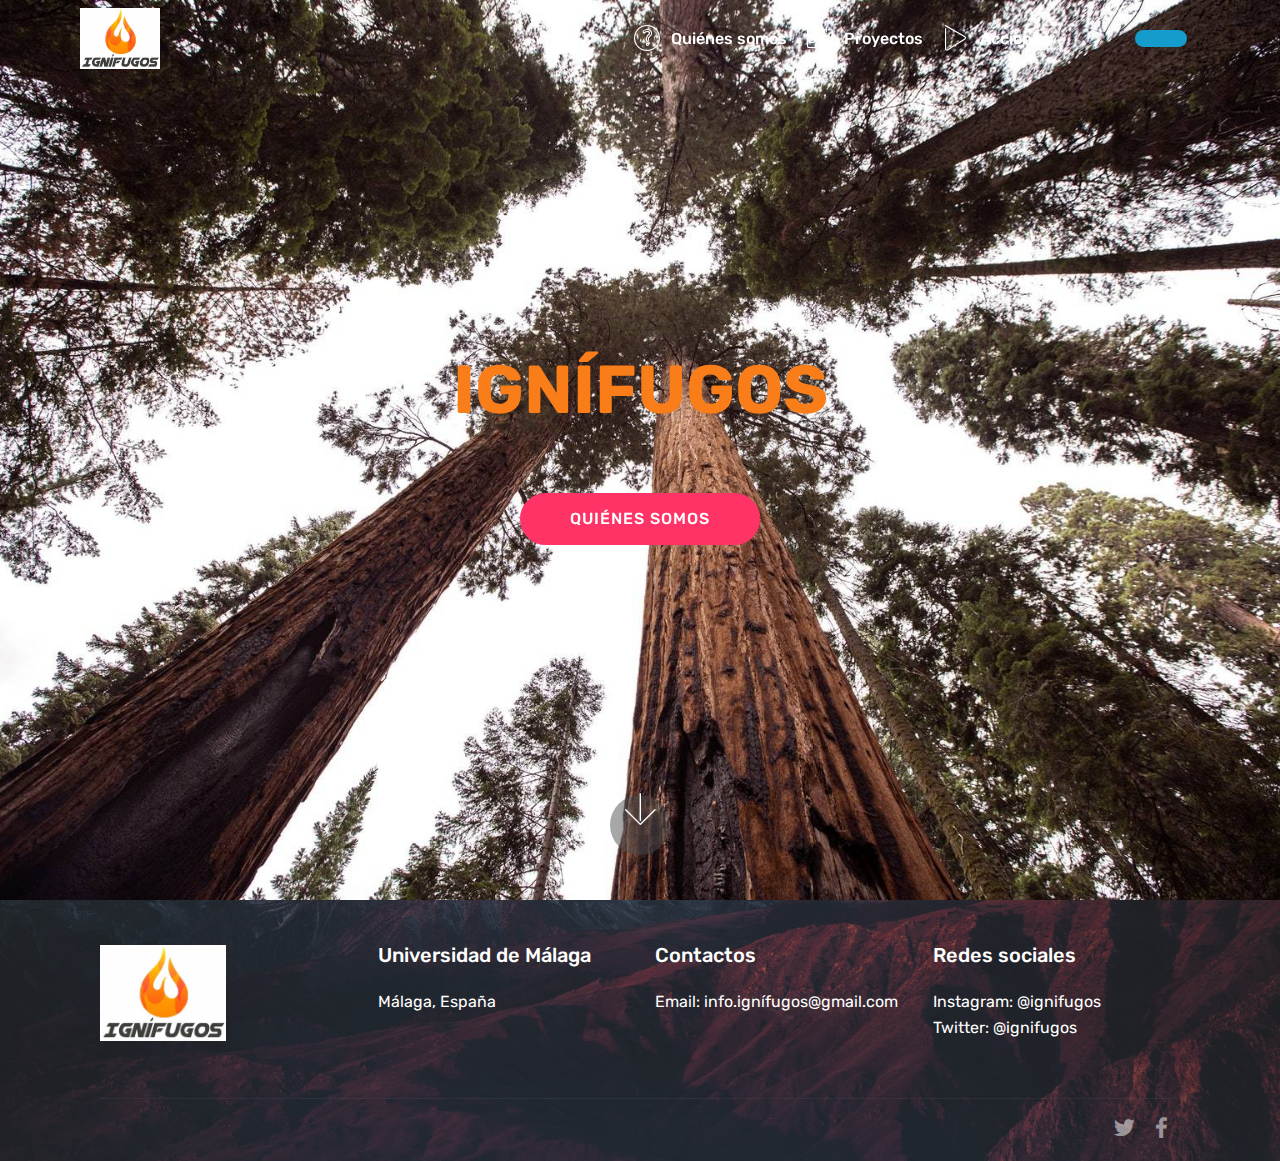
==== index.html @ 62fe6cc4 "create github pages" ====
<!DOCTYPE html>
<html>
<head>
  <!-- Site made with Mobirise Website Builder v4.4.1, https://mobirise.com -->
  <meta charset="UTF-8">
  <meta http-equiv="X-UA-Compatible" content="IE=edge">
  <meta name="generator" content="Mobirise v4.4.1, mobirise.com">
  <meta name="viewport" content="width=device-width, initial-scale=1">
  <link rel="shortcut icon" href="assets/images/logo-con-fondo-600x600.jpg" type="image/x-icon">
  <meta name="description" content="">
  <title>Home</title>
  <link rel="stylesheet" href="assets/web/assets/mobirise-icons/mobirise-icons.css">
  <link rel="stylesheet" href="assets/tether/tether.min.css">
  <link rel="stylesheet" href="assets/bootstrap/css/bootstrap.min.css">
  <link rel="stylesheet" href="assets/bootstrap/css/bootstrap-grid.min.css">
  <link rel="stylesheet" href="assets/bootstrap/css/bootstrap-reboot.min.css">
  <link rel="stylesheet" href="assets/socicon/css/styles.css">
  <link rel="stylesheet" href="assets/dropdown/css/style.css">
  <link rel="stylesheet" href="assets/theme/css/style.css">
  <link rel="stylesheet" href="assets/mobirise/css/mbr-additional.css" type="text/css">
  
  
  
</head>
<body>
<section class="menu cid-qCgOjdeNU7" once="menu" id="menu1-e" data-rv-view="80">

    

    <nav class="navbar navbar-expand beta-menu navbar-dropdown align-items-center navbar-fixed-top navbar-toggleable-sm bg-color transparent">
        <button class="navbar-toggler navbar-toggler-right" type="button" data-toggle="collapse" data-target="#navbarSupportedContent" aria-controls="navbarSupportedContent" aria-expanded="false" aria-label="Toggle navigation">
            <div class="hamburger">
                <span></span>
                <span></span>
                <span></span>
                <span></span>
            </div>
        </button>
        <div class="menu-logo">
            <div class="navbar-brand">
                <span class="navbar-logo">
                    <a href="https://mobirise.com">
                         <img src="assets/images/logo-con-fondo-600x600.jpg" alt="Mobirise" title="" media-simple="true" style="height: 3.8rem;">
                    </a>
                </span>
                <span class="navbar-caption-wrap"><a class="navbar-caption text-white display-4" href="https://mobirise.com"></a></span>
            </div>
        </div>
        <div class="collapse navbar-collapse" id="navbarSupportedContent">
            <ul class="navbar-nav nav-dropdown" data-app-modern-menu="true"><li class="nav-item">
                    <a class="nav-link link text-white display-4" href="https://mobirise.com"><span class="mbri-question mbr-iconfont mbr-iconfont-btn"></span>Quiénes somos</a>
                </li><li class="nav-item"><a class="nav-link link text-white display-4" href="https://mobirise.com"><span class="mbri-contact-form mbr-iconfont mbr-iconfont-btn"></span>Proyectos</a></li><li class="nav-item"><a class="nav-link link text-white display-4" href="https://mobirise.com"><span class="mbri-play mbr-iconfont mbr-iconfont-btn"></span>Acciones</a></li><li class="nav-item"><a class="nav-link link text-white display-4" href="https://mobirise.com"></a></li><li class="nav-item"><a class="nav-link link text-white display-4" href="https://mobirise.com"></a></li>
                <li class="nav-item">
                    <a class="nav-link link text-white display-4" href="https://mobirise.com">
                        </a>
                </li></ul>
            <div class="navbar-buttons mbr-section-btn"><a class="btn btn-sm btn-primary display-4" href="https://mobirise.com"></a></div>
        </div>
    </nav>
</section>

<section class="engine"><a href="https://mobirise.co/b">site creator</a></section><section class="cid-qCgOjeqpIH mbr-fullscreen mbr-parallax-background" id="header2-f" data-rv-view="82">

    

    

    <div class="container align-center">
        <div class="row justify-content-md-center">
            <div class="mbr-white col-md-10">
                <h1 class="mbr-section-title mbr-bold pb-3 mbr-fonts-style display-1">IGNÍFUGOS</h1>
                
                <p class="mbr-text pb-3 mbr-fonts-style display-5"></p>
                <div class="mbr-section-btn"><a class="btn btn-md btn-secondary display-4" href="https://mobirise.com">QUIÉNES SOMOS</a></div>
            </div>
        </div>
    </div>
    <div class="mbr-arrow hidden-sm-down" aria-hidden="true">
        <a href="#next">
            <i class="mbri-down mbr-iconfont"></i>
        </a>
    </div>
</section>

<section class="cid-qCgOjfiVC0" id="footer1-g" data-rv-view="85">

    

    <div class="mbr-overlay" style="background-color: rgb(60, 60, 60); opacity: 0.5;"></div>

    <div class="container">
        <div class="media-container-row content text-white">
            <div class="col-12 col-md-3">
                <div class="media-wrap">
                    <a href="https://mobirise.com/">
                        <img src="assets/images/logo-con-fondo-600x600.jpg" alt="Mobirise" title="" media-simple="true">
                    </a>
                </div>
            </div>
            <div class="col-12 col-md-3 mbr-fonts-style display-7">
                <h5 class="pb-3">Universidad de Málaga</h5>
                <p class="mbr-text">Málaga, España</p>
            </div>
            <div class="col-12 col-md-3 mbr-fonts-style display-7">
                <h5 class="pb-3">
                    Contactos</h5>
                <p class="mbr-text">
                    Email: info.ignífugos@gmail.com &nbsp; &nbsp; &nbsp; &nbsp; &nbsp; &nbsp; &nbsp; &nbsp; &nbsp; &nbsp;&nbsp;<br><br></p>
            </div>
            <div class="col-12 col-md-3 mbr-fonts-style display-7">
                <h5 class="pb-3">
                    Redes sociales</h5>
                <p class="mbr-text">Instagram: @ignifugos<a class="text-primary" href="https://mobirise.com/mobirise-free-mac.zip"><br></a>Twitter: @ignifugos<br></p>
            </div>
        </div>
        <div class="footer-lower">
            <div class="media-container-row">
                <div class="col-sm-12">
                    <hr>
                </div>
            </div>
            <div class="media-container-row mbr-white">
                <div class="col-sm-6 copyright">
                    <p class="mbr-text mbr-fonts-style display-7"></p>
                </div>
                <div class="col-md-6">
                    <div class="social-list align-right">
                        <div class="soc-item">
                            <a href="https://twitter.com/mobirise" target="_blank">
                                <span class="socicon-twitter socicon mbr-iconfont mbr-iconfont-social" media-simple="true"></span>
                            </a>
                        </div>
                        <div class="soc-item">
                            <a href="https://www.facebook.com/pages/Mobirise/1616226671953247" target="_blank">
                                <span class="socicon-facebook socicon mbr-iconfont mbr-iconfont-social" media-simple="true"></span>
                            </a>
                        </div>
                        
                        
                        
                        
                    </div>
                </div>
            </div>
        </div>
    </div>
</section>


  <script src="assets/web/assets/jquery/jquery.min.js"></script>
  <script src="assets/popper/popper.min.js"></script>
  <script src="assets/tether/tether.min.js"></script>
  <script src="assets/bootstrap/js/bootstrap.min.js"></script>
  <script src="assets/dropdown/js/script.min.js"></script>
  <script src="assets/touch-swipe/jquery.touch-swipe.min.js"></script>
  <script src="assets/jarallax/jarallax.min.js"></script>
  <script src="assets/smooth-scroll/smooth-scroll.js"></script>
  <script src="assets/theme/js/script.js"></script>
  
  
</body>
</html>
---- assets/web/assets/mobirise-icons/mobirise-icons.css ----
@font-face {
  font-family: 'MobiriseIcons';
  src:  url('mobirise-icons.eot?spat4u');
  src:  url('mobirise-icons.eot?spat4u#iefix') format('embedded-opentype'),
    url('mobirise-icons.ttf?spat4u') format('truetype'),
    url('mobirise-icons.woff?spat4u') format('woff'),
    url('mobirise-icons.svg?spat4u#MobiriseIcons') format('svg');
  font-weight: normal;
  font-style: normal;
}

[class^="mbri-"], [class*=" mbri-"] {
  /* use !important to prevent issues with browser extensions that change fonts */
  font-family: MobiriseIcons !important;
  speak: none;
  font-style: normal;
  font-weight: normal;
  font-variant: normal;
  text-transform: none;
  line-height: 1;

  /* Better Font Rendering =========== */
  -webkit-font-smoothing: antialiased;
  -moz-osx-font-smoothing: grayscale;
}

.mbri-add-submenu:before {
  content: "\e900";
}
.mbri-alert:before {
  content: "\e901";
}
.mbri-align-center:before {
  content: "\e902";
}
.mbri-align-justify:before {
  content: "\e903";
}
.mbri-align-left:before {
  content: "\e904";
}
.mbri-align-right:before {
  content: "\e905";
}
.mbri-android:before {
  content: "\e906";
}
.mbri-apple:before {
  content: "\e907";
}
.mbri-arrow-down:before {
  content: "\e908";
}
.mbri-arrow-next:before {
  content: "\e909";
}
.mbri-arrow-prev:before {
  content: "\e90a";
}
.mbri-arrow-up:before {
  content: "\e90b";
}
.mbri-bold:before {
  content: "\e90c";
}
.mbri-bookmark:before {
  content: "\e90d";
}
.mbri-bootstrap:before {
  content: "\e90e";
}
.mbri-briefcase:before {
  content: "\e90f";
}
.mbri-browse:before {
  content: "\e910";
}
.mbri-bulleted-list:before {
  content: "\e911";
}
.mbri-calendar:before {
  content: "\e912";
}
.mbri-camera:before {
  content: "\e913";
}
.mbri-cart-add:before {
  content: "\e914";
}
.mbri-cart-full:before {
  content: "\e915";
}
.mbri-cash:before {
  content: "\e916";
}
.mbri-change-style:before {
  content: "\e917";
}
.mbri-chat:before {
  content: "\e918";
}
.mbri-clock:before {
  content: "\e919";
}
.mbri-close:before {
  content: "\e91a";
}
.mbri-cloud:before {
  content: "\e91b";
}
.mbri-code:before {
  content: "\e91c";
}
.mbri-contact-form:before {
  content: "\e91d";
}
.mbri-credit-card:before {
  content: "\e91e";
}
.mbri-cursor-click:before {
  content: "\e91f";
}
.mbri-cust-feedback:before {
  content: "\e920";
}
.mbri-database:before {
  content: "\e921";
}
.mbri-delivery:before {
  content: "\e922";
}
.mbri-desktop:before {
  content: "\e923";
}
.mbri-devices:before {
  content: "\e924";
}
.mbri-down:before {
  content: "\e925";
}
.mbri-download:before {
  content: "\e989";
}
.mbri-drag-n-drop:before {
  content: "\e927";
}
.mbri-drag-n-drop2:before {
  content: "\e928";
}
.mbri-edit:before {
  content: "\e929";
}
.mbri-edit2:before {
  content: "\e92a";
}
.mbri-error:before {
  content: "\e92b";
}
.mbri-extension:before {
  content: "\e92c";
}
.mbri-features:before {
  content: "\e92d";
}
.mbri-file:before {
  content: "\e92e";
}
.mbri-flag:before {
  content: "\e92f";
}
.mbri-folder:before {
  content: "\e930";
}
.mbri-gift:before {
  content: "\e931";
}
.mbri-github:before {
  content: "\e932";
}
.mbri-globe:before {
  content: "\e933";
}
.mbri-globe-2:before {
  content: "\e934";
}
.mbri-growing-chart:before {
  content: "\e935";
}
.mbri-hearth:before {
  content: "\e936";
}
.mbri-help:before {
  content: "\e937";
}
.mbri-home:before {
  content: "\e938";
}
.mbri-hot-cup:before {
  content: "\e939";
}
.mbri-idea:before {
  content: "\e93a";
}
.mbri-image-gallery:before {
  content: "\e93b";
}
.mbri-image-slider:before {
  content: "\e93c";
}
.mbri-info:before {
  content: "\e93d";
}
.mbri-italic:before {
  content: "\e93e";
}
.mbri-key:before {
  content: "\e93f";
}
.mbri-laptop:before {
  content: "\e940";
}
.mbri-layers:before {
  content: "\e941";
}
.mbri-left-right:before {
  content: "\e942";
}
.mbri-left:before {
  content: "\e943";
}
.mbri-letter:before {
  content: "\e944";
}
.mbri-like:before {
  content: "\e945";
}
.mbri-link:before {
  content: "\e946";
}
.mbri-lock:before {
  content: "\e947";
}
.mbri-login:before {
  content: "\e948";
}
.mbri-logout:before {
  content: "\e949";
}
.mbri-magic-stick:before {
  content: "\e94a";
}
.mbri-map-pin:before {
  content: "\e94b";
}
.mbri-menu:before {
  content: "\e94c";
}
.mbri-mobile:before {
  content: "\e94d";
}
.mbri-mobile2:before {
  content: "\e94e";
}
.mbri-mobirise:before {
  content: "\e94f";
}
.mbri-more-horizontal:before {
  content: "\e950";
}
.mbri-more-vertical:before {
  content: "\e951";
}
.mbri-music:before {
  content: "\e952";
}
.mbri-new-file:before {
  content: "\e953";
}
.mbri-numbered-list:before {
  content: "\e954";
}
.mbri-opened-folder:before {
  content: "\e955";
}
.mbri-pages:before {
  content: "\e956";
}
.mbri-paper-plane:before {
  content: "\e957";
}
.mbri-paperclip:before {
  content: "\e958";
}
.mbri-photo:before {
  content: "\e959";
}
.mbri-photos:before {
  content: "\e95a";
}
.mbri-pin:before {
  content: "\e95b";
}
.mbri-play:before {
  content: "\e95c";
}
.mbri-plus:before {
  content: "\e95d";
}
.mbri-preview:before {
  content: "\e95e";
}
.mbri-print:before {
  content: "\e95f";
}
.mbri-protect:before {
  content: "\e960";
}
.mbri-question:before {
  content: "\e961";
}
.mbri-quote-left:before {
  content: "\e962";
}
.mbri-quote-right:before {
  content: "\e963";
}
.mbri-refresh:before {
  content: "\e964";
}
.mbri-responsive:before {
  content: "\e965";
}
.mbri-right:before {
  content: "\e966";
}
.mbri-rocket:before {
  content: "\e967";
}
.mbri-sad-face:before {
  content: "\e968";
}
.mbri-sale:before {
  content: "\e969";
}
.mbri-save:before {
  content: "\e96a";
}
.mbri-search:before {
  content: "\e96b";
}
.mbri-setting:before {
  content: "\e96c";
}
.mbri-setting2:before {
  content: "\e96d";
}
.mbri-setting3:before {
  content: "\e96e";
}
.mbri-share:before {
  content: "\e96f";
}
.mbri-shopping-bag:before {
  content: "\e970";
}
.mbri-shopping-basket:before {
  content: "\e971";
}
.mbri-shopping-cart:before {
  content: "\e972";
}
.mbri-sites:before {
  content: "\e973";
}
.mbri-smile-face:before {
  content: "\e974";
}
.mbri-speed:before {
  content: "\e975";
}
.mbri-star:before {
  content: "\e976";
}
.mbri-success:before {
  content: "\e977";
}
.mbri-sun:before {
  content: "\e978";
}
.mbri-sun2:before {
  content: "\e979";
}
.mbri-tablet:before {
  content: "\e97a";
}
.mbri-tablet-vertical:before {
  content: "\e97b";
}
.mbri-target:before {
  content: "\e97c";
}
.mbri-timer:before {
  content: "\e97d";
}
.mbri-to-ftp:before {
  content: "\e97e";
}
.mbri-to-local-drive:before {
  content: "\e97f";
}
.mbri-touch-swipe:before {
  content: "\e980";
}
.mbri-touch:before {
  content: "\e981";
}
.mbri-trash:before {
  content: "\e982";
}
.mbri-underline:before {
  content: "\e983";
}
.mbri-unlink:before {
  content: "\e984";
}
.mbri-unlock:before {
  content: "\e985";
}
.mbri-up-down:before {
  content: "\e986";
}
.mbri-up:before {
  content: "\e987";
}
.mbri-update:before {
  content: "\e988";
}
.mbri-upload:before {
 content: "\e926"; 
}
.mbri-user:before {
  content: "\e98a";
}
.mbri-user2:before {
  content: "\e98b";
}
.mbri-users:before {
  content: "\e98c";
}
.mbri-video:before {
  content: "\e98d";
}
.mbri-video-play:before {
  content: "\e98e";
}
.mbri-watch:before {
  content: "\e98f";
}
.mbri-website-theme:before {
  content: "\e990";
}
.mbri-wifi:before {
  content: "\e991";
}
.mbri-windows:before {
  content: "\e992";
}
.mbri-zoom-out:before {
  content: "\e993";
}
.mbri-redo:before {
  content: "\e994";
}
.mbri-undo:before {
  content: "\e995";
}
---- assets/socicon/css/styles.css ----
@charset "UTF-8";

@font-face {
  font-family: "socicon";
  src:url("../fonts/socicon.eot");
  src:url("../fonts/socicon.eot?#iefix") format("embedded-opentype"),
    url("../fonts/socicon.woff") format("woff"),
    url("../fonts/socicon.ttf") format("truetype"),
    url("../fonts/socicon.svg#socicon") format("svg");
  font-weight: normal;
  font-style: normal;

}

[data-icon]:before {
  font-family: "socicon" !important;
  content: attr(data-icon);
  font-style: normal !important;
  font-weight: normal !important;
  font-variant: normal !important;
  text-transform: none !important;
  speak: none;
  line-height: 1;
  -webkit-font-smoothing: antialiased;
  -moz-osx-font-smoothing: grayscale;
}

[class^="socicon-"]:before,
[class*=" socicon-"]:before {
  font-family: "socicon" !important;
  font-style: normal !important;
  font-weight: normal !important;
  font-variant: normal !important;
  text-transform: none !important;
  speak: none;
  line-height: 1;
  -webkit-font-smoothing: antialiased;
  -moz-osx-font-smoothing: grayscale;
}

.socicon-modelmayhem:before {
  content: "\e000";
}
.socicon-mixcloud:before {
  content: "\e001";
}
.socicon-drupal:before {
  content: "\e002";
}
.socicon-swarm:before {
  content: "\e003";
}
.socicon-istock:before {
  content: "\e004";
}
.socicon-yammer:before {
  content: "\e005";
}
.socicon-ello:before {
  content: "\e006";
}
.socicon-stackoverflow:before {
  content: "\e007";
}
.socicon-persona:before {
  content: "\e008";
}
.socicon-triplej:before {
  content: "\e009";
}
.socicon-houzz:before {
  content: "\e00a";
}
.socicon-rss:before {
  content: "\e00b";
}
.socicon-paypal:before {
  content: "\e00c";
}
.socicon-odnoklassniki:before {
  content: "\e00d";
}
.socicon-airbnb:before {
  content: "\e00e";
}
.socicon-periscope:before {
  content: "\e00f";
}
.socicon-outlook:before {
  content: "\e010";
}
.socicon-coderwall:before {
  content: "\e011";
}
.socicon-tripadvisor:before {
  content: "\e012";
}
.socicon-appnet:before {
  content: "\e013";
}
.socicon-goodreads:before {
  content: "\e014";
}
.socicon-tripit:before {
  content: "\e015";
}
.socicon-lanyrd:before {
  content: "\e016";
}
.socicon-slideshare:before {
  content: "\e017";
}
.socicon-buffer:before {
  content: "\e018";
}
.socicon-disqus:before {
  content: "\e019";
}
.socicon-vkontakte:before {
  content: "\e01a";
}
.socicon-whatsapp:before {
  content: "\e01b";
}
.socicon-patreon:before {
  content: "\e01c";
}
.socicon-storehouse:before {
  content: "\e01d";
}
.socicon-pocket:before {
  content: "\e01e";
}
.socicon-mail:before {
  content: "\e01f";
}
.socicon-blogger:before {
  content: "\e020";
}
.socicon-technorati:before {
  content: "\e021";
}
.socicon-reddit:before {
  content: "\e022";
}
.socicon-dribbble:before {
  content: "\e023";
}
.socicon-stumbleupon:before {
  content: "\e024";
}
.socicon-digg:before {
  content: "\e025";
}
.socicon-envato:before {
  content: "\e026";
}
.socicon-behance:before {
  content: "\e027";
}
.socicon-delicious:before {
  content: "\e028";
}
.socicon-deviantart:before {
  content: "\e029";
}
.socicon-forrst:before {
  content: "\e02a";
}
.socicon-play:before {
  content: "\e02b";
}
.socicon-zerply:before {
  content: "\e02c";
}
.socicon-wikipedia:before {
  content: "\e02d";
}
.socicon-apple:before {
  content: "\e02e";
}
.socicon-flattr:before {
  content: "\e02f";
}
.socicon-github:before {
  content: "\e030";
}
.socicon-renren:before {
  content: "\e031";
}
.socicon-friendfeed:before {
  content: "\e032";
}
.socicon-newsvine:before {
  content: "\e033";
}
.socicon-identica:before {
  content: "\e034";
}
.socicon-bebo:before {
  content: "\e035";
}
.socicon-zynga:before {
  content: "\e036";
}
.socicon-steam:before {
  content: "\e037";
}
.socicon-xbox:before {
  content: "\e038";
}
.socicon-windows:before {
  content: "\e039";
}
.socicon-qq:before {
  content: "\e03a";
}
.socicon-douban:before {
  content: "\e03b";
}
.socicon-meetup:before {
  content: "\e03c";
}
.socicon-playstation:before {
  content: "\e03d";
}
.socicon-android:before {
  content: "\e03e";
}
.socicon-snapchat:before {
  content: "\e03f";
}
.socicon-twitter:before {
  content: "\e040";
}
.socicon-facebook:before {
  content: "\e041";
}
.socicon-googleplus:before {
  content: "\e042";
}
.socicon-pinterest:before {
  content: "\e043";
}
.socicon-foursquare:before {
  content: "\e044";
}
.socicon-yahoo:before {
  content: "\e045";
}
.socicon-skype:before {
  content: "\e046";
}
.socicon-yelp:before {
  content: "\e047";
}
.socicon-feedburner:before {
  content: "\e048";
}
.socicon-linkedin:before {
  content: "\e049";
}
.socicon-viadeo:before {
  content: "\e04a";
}
.socicon-xing:before {
  content: "\e04b";
}
.socicon-myspace:before {
  content: "\e04c";
}
.socicon-soundcloud:before {
  content: "\e04d";
}
.socicon-spotify:before {
  content: "\e04e";
}
.socicon-grooveshark:before {
  content: "\e04f";
}
.socicon-lastfm:before {
  content: "\e050";
}
.socicon-youtube:before {
  content: "\e051";
}
.socicon-vimeo:before {
  content: "\e052";
}
.socicon-dailymotion:before {
  content: "\e053";
}
.socicon-vine:before {
  content: "\e054";
}
.socicon-flickr:before {
  content: "\e055";
}
.socicon-500px:before {
  content: "\e056";
}
.socicon-wordpress:before {
  content: "\e058";
}
.socicon-tumblr:before {
  content: "\e059";
}
.socicon-twitch:before {
  content: "\e05a";
}
.socicon-8tracks:before {
  content: "\e05b";
}
.socicon-amazon:before {
  content: "\e05c";
}
.socicon-icq:before {
  content: "\e05d";
}
.socicon-smugmug:before {
  content: "\e05e";
}
.socicon-ravelry:before {
  content: "\e05f";
}
.socicon-weibo:before {
  content: "\e060";
}
.socicon-baidu:before {
  content: "\e061";
}
.socicon-angellist:before {
  content: "\e062";
}
.socicon-ebay:before {
  content: "\e063";
}
.socicon-imdb:before {
  content: "\e064";
}
.socicon-stayfriends:before {
  content: "\e065";
}
.socicon-residentadvisor:before {
  content: "\e066";
}
.socicon-google:before {
  content: "\e067";
}
.socicon-yandex:before {
  content: "\e068";
}
.socicon-sharethis:before {
  content: "\e069";
}
.socicon-bandcamp:before {
  content: "\e06a";
}
.socicon-itunes:before {
  content: "\e06b";
}
.socicon-deezer:before {
  content: "\e06c";
}
.socicon-telegram:before {
  content: "\e06e";
}
.socicon-openid:before {
  content: "\e06f";
}
.socicon-amplement:before {
  content: "\e070";
}
.socicon-viber:before {
  content: "\e071";
}
.socicon-zomato:before {
  content: "\e072";
}
.socicon-draugiem:before {
  content: "\e074";
}
.socicon-endomodo:before {
  content: "\e075";
}
.socicon-filmweb:before {
  content: "\e076";
}
.socicon-stackexchange:before {
  content: "\e077";
}
.socicon-wykop:before {
  content: "\e078";
}
.socicon-teamspeak:before {
  content: "\e079";
}
.socicon-teamviewer:before {
  content: "\e07a";
}
.socicon-ventrilo:before {
  content: "\e07b";
}
.socicon-younow:before {
  content: "\e07c";
}
.socicon-raidcall:before {
  content: "\e07d";
}
.socicon-mumble:before {
  content: "\e07e";
}
.socicon-medium:before {
  content: "\e06d";
}
.socicon-bebee:before {
  content: "\e07f";
}
.socicon-hitbox:before {
  content: "\e080";
}
.socicon-reverbnation:before {
  content: "\e081";
}
.socicon-formulr:before {
  content: "\e082";
}
.socicon-instagram:before {
  content: "\e057";
}
.socicon-battlenet:before {
  content: "\e083";
}
.socicon-chrome:before {
  content: "\e084";
}
.socicon-discord:before {
  content: "\e086";
}
.socicon-issuu:before {
  content: "\e087";
}
.socicon-macos:before {
  content: "\e088";
}
.socicon-firefox:before {
  content: "\e089";
}
.socicon-opera:before {
  content: "\e08d";
}
.socicon-keybase:before {
  content: "\e090";
}
.socicon-alliance:before {
  content: "\e091";
}
.socicon-livejournal:before {
  content: "\e092";
}
.socicon-googlephotos:before {
  content: "\e093";
}
.socicon-horde:before {
  content: "\e094";
}
.socicon-etsy:before {
  content: "\e095";
}
.socicon-zapier:before {
  content: "\e096";
}
.socicon-google-scholar:before {
  content: "\e097";
}
.socicon-researchgate:before {
  content: "\e098";
}
.socicon-wechat:before {
  content: "\e099";
}
.socicon-strava:before {
  content: "\e09a";
}
.socicon-line:before {
  content: "\e09b";
}
.socicon-lyft:before {
  content: "\e09c";
}
.socicon-uber:before {
  content: "\e09d";
}
.socicon-songkick:before {
  content: "\e09e";
}
.socicon-viewbug:before {
  content: "\e09f";
}
.socicon-googlegroups:before {
  content: "\e0a0";
}
.socicon-quora:before {
  content: "\e073";
}
.socicon-diablo:before {
  content: "\e085";
}
.socicon-blizzard:before {
  content: "\e0a1";
}
.socicon-hearthstone:before {
  content: "\e08b";
}
.socicon-heroes:before {
  content: "\e08a";
}
.socicon-overwatch:before {
  content: "\e08c";
}
.socicon-warcraft:before {
  content: "\e08e";
}
.socicon-starcraft:before {
  content: "\e08f";
}
.socicon-beam:before {
  content: "\e0a2";
}
.socicon-curse:before {
  content: "\e0a3";
}
.socicon-player:before {
  content: "\e0a4";
}
.socicon-streamjar:before {
  content: "\e0a5";
}
.socicon-nintendo:before {
  content: "\e0a6";
}
.socicon-hellocoton:before {
  content: "\e0a7";
}
---- assets/dropdown/css/style.css ----
.navbar-dropdown {
  left: 0;
  padding: 0;
  position: absolute;
  right: 0;
  top: 0;
  transition: all 0.45s ease;
  z-index: 1030;
  background: #282828; }
  .navbar-dropdown .navbar-logo {
    margin-right: 0.8rem;
    transition: margin 0.3s ease-in-out;
    vertical-align: middle; }
    .navbar-dropdown .navbar-logo img {
      height: 3.125rem;
      transition: all 0.3s ease-in-out; }
    .navbar-dropdown .navbar-logo.mbr-iconfont {
      font-size: 3.125rem;
      line-height: 3.125rem; }
  .navbar-dropdown .navbar-caption {
    font-weight: 700;
    white-space: normal;
    vertical-align: -4px;
    line-height: 3.125rem !important; }
    .navbar-dropdown .navbar-caption, .navbar-dropdown .navbar-caption:hover {
      color: inherit;
      text-decoration: none; }
  .navbar-dropdown .mbr-iconfont + .navbar-caption {
    vertical-align: -1px; }
  .navbar-dropdown.navbar-fixed-top {
    position: fixed; }
  .navbar-dropdown .navbar-brand span {
    vertical-align: -4px; }
  .navbar-dropdown.bg-color.transparent {
    background: none; }
  .navbar-dropdown.navbar-short .navbar-brand {
    padding: 0.625rem 0; }
    .navbar-dropdown.navbar-short .navbar-brand span {
      vertical-align: -1px; }
  .navbar-dropdown.navbar-short .navbar-caption {
    line-height: 2.375rem !important;
    vertical-align: -2px; }
  .navbar-dropdown.navbar-short .navbar-logo {
    margin-right: 0.5rem; }
    .navbar-dropdown.navbar-short .navbar-logo img {
      height: 2.375rem; }
    .navbar-dropdown.navbar-short .navbar-logo.mbr-iconfont {
      font-size: 2.375rem;
      line-height: 2.375rem; }
  .navbar-dropdown.navbar-short .mbr-table-cell {
    height: 3.625rem; }
  .navbar-dropdown .navbar-close {
    left: 0.6875rem;
    position: fixed;
    top: 0.75rem;
    z-index: 1000; }
  .navbar-dropdown .hamburger-icon {
    content: "";
    display: inline-block;
    vertical-align: middle;
    width: 16px;
    -webkit-box-shadow: 0 -6px 0 1px #282828,0 0 0 1px #282828,0 6px 0 1px #282828;
    -moz-box-shadow: 0 -6px 0 1px #282828,0 0 0 1px #282828,0 6px 0 1px #282828;
    box-shadow: 0 -6px 0 1px #282828,0 0 0 1px #282828,0 6px 0 1px #282828; }

.dropdown-menu .dropdown-toggle[data-toggle="dropdown-submenu"]::after {
  border-bottom: 0.35em solid transparent;
  border-left: 0.35em solid;
  border-right: 0;
  border-top: 0.35em solid transparent;
  margin-left: 0.3rem; }

.dropdown-menu .dropdown-item:focus {
  outline: 0; }

.nav-dropdown {
  font-size: 0.75rem;
  font-weight: 500;
  height: auto !important; }
  .nav-dropdown .nav-btn {
    padding-left: 1rem; }
  .nav-dropdown .link {
    margin: .667em 1.667em;
    font-weight: 500;
    padding: 0;
    transition: color .2s ease-in-out; }
    .nav-dropdown .link.dropdown-toggle {
      margin-right: 2.583em; }
      .nav-dropdown .link.dropdown-toggle::after {
        margin-left: .25rem;
        border-top: 0.35em solid;
        border-right: 0.35em solid transparent;
        border-left: 0.35em solid transparent;
        border-bottom: 0; }
      .nav-dropdown .link.dropdown-toggle[aria-expanded="true"] {
        margin: 0;
        padding: 0.667em 3.263em  0.667em 1.667em; }
  .nav-dropdown .link::after,
  .nav-dropdown .dropdown-item::after {
    color: inherit; }
  .nav-dropdown .btn {
    font-size: 0.75rem;
    font-weight: 700;
    letter-spacing: 0;
    margin-bottom: 0;
    padding-left: 1.25rem;
    padding-right: 1.25rem; }
  .nav-dropdown .dropdown-menu {
    border-radius: 0;
    border: 0;
    left: 0;
    margin: 0;
    padding-bottom: 1.25rem;
    padding-top: 1.25rem;
    position: relative; }
  .nav-dropdown .dropdown-submenu {
    margin-left: 0.125rem;
    top: 0; }
  .nav-dropdown .dropdown-item {
    font-weight: 500;
    line-height: 2;
    padding: 0.3846em 4.615em 0.3846em 1.5385em;
    position: relative;
    transition: color .2s ease-in-out, background-color .2s ease-in-out; }
    .nav-dropdown .dropdown-item::after {
      margin-top: -0.3077em;
      position: absolute;
      right: 1.1538em;
      top: 50%; }
    .nav-dropdown .dropdown-item:focus, .nav-dropdown .dropdown-item:hover {
      background: none; }

@media (max-width: 767px) {
  .nav-dropdown.navbar-toggleable-sm {
    bottom: 0;
    display: none;
    left: 0;
    overflow-x: hidden;
    position: fixed;
    top: 0;
    transform: translateX(-100%);
    -ms-transform: translateX(-100%);
    -webkit-transform: translateX(-100%);
    width: 18.75rem;
    z-index: 999; } }
.nav-dropdown.navbar-toggleable-xl {
  bottom: 0;
  display: none;
  left: 0;
  overflow-x: hidden;
  position: fixed;
  top: 0;
  transform: translateX(-100%);
  -ms-transform: translateX(-100%);
  -webkit-transform: translateX(-100%);
  width: 18.75rem;
  z-index: 999; }

.nav-dropdown-sm {
  display: block !important;
  overflow-x: hidden;
  overflow: auto;
  padding-top: 3.875rem; }
  .nav-dropdown-sm::after {
    content: "";
    display: block;
    height: 3rem;
    width: 100%; }
  .nav-dropdown-sm.collapse.in ~ .navbar-close {
    display: block !important; }
  .nav-dropdown-sm.collapsing, .nav-dropdown-sm.collapse.in {
    transform: translateX(0);
    -ms-transform: translateX(0);
    -webkit-transform: translateX(0);
    transition: all 0.25s ease-out;
    -webkit-transition: all 0.25s ease-out;
    background: #282828; }
  .nav-dropdown-sm.collapsing[aria-expanded="false"] {
    transform: translateX(-100%);
    -ms-transform: translateX(-100%);
    -webkit-transform: translateX(-100%); }
  .nav-dropdown-sm .nav-item {
    display: block;
    margin-left: 0 !important;
    padding-left: 0; }
  .nav-dropdown-sm .link,
  .nav-dropdown-sm .dropdown-item {
    border-top: 1px dotted rgba(255, 255, 255, 0.1);
    font-size: 0.8125rem;
    line-height: 1.6;
    margin: 0 !important;
    padding: 0.875rem 2.4rem 0.875rem 1.5625rem !important;
    position: relative;
    white-space: normal; }
    .nav-dropdown-sm .link:focus, .nav-dropdown-sm .link:hover,
    .nav-dropdown-sm .dropdown-item:focus,
    .nav-dropdown-sm .dropdown-item:hover {
      background: rgba(0, 0, 0, 0.2) !important;
      color: #c0a375; }
  .nav-dropdown-sm .nav-btn {
    position: relative;
    padding: 1.5625rem 1.5625rem 0 1.5625rem; }
    .nav-dropdown-sm .nav-btn::before {
      border-top: 1px dotted rgba(255, 255, 255, 0.1);
      content: "";
      left: 0;
      position: absolute;
      top: 0;
      width: 100%; }
    .nav-dropdown-sm .nav-btn + .nav-btn {
      padding-top: 0.625rem; }
      .nav-dropdown-sm .nav-btn + .nav-btn::before {
        display: none; }
  .nav-dropdown-sm .btn {
    padding: 0.625rem 0; }
  .nav-dropdown-sm .dropdown-toggle[data-toggle="dropdown-submenu"]::after {
    margin-left: .25rem;
    border-top: 0.35em solid;
    border-right: 0.35em solid transparent;
    border-left: 0.35em solid transparent;
    border-bottom: 0; }
  .nav-dropdown-sm .dropdown-toggle[data-toggle="dropdown-submenu"][aria-expanded="true"]::after {
    border-top: 0;
    border-right: 0.35em solid transparent;
    border-left: 0.35em solid transparent;
    border-bottom: 0.35em solid; }
  .nav-dropdown-sm .dropdown-menu {
    margin: 0;
    padding: 0;
    position: relative;
    top: 0;
    left: 0;
    width: 100%;
    border: 0;
    float: none;
    border-radius: 0;
    background: none; }
  .nav-dropdown-sm .dropdown-submenu {
    left: 100%;
    margin-left: 0.125rem;
    margin-top: -1.25rem;
    top: 0; }

.navbar-toggleable-sm .nav-dropdown .dropdown-menu {
  position: absolute; }

.navbar-toggleable-sm .nav-dropdown .dropdown-submenu {
  left: 100%;
  margin-left: 0.125rem;
  margin-top: -1.25rem;
  top: 0; }

.navbar-toggleable-sm.opened .nav-dropdown .dropdown-menu {
  position: relative; }

.navbar-toggleable-sm.opened .nav-dropdown .dropdown-submenu {
  left: 0;
  margin-left: 00rem;
  margin-top: 0rem;
  top: 0; }

.is-builder .nav-dropdown.collapsing {
  transition: none !important; }

/*# sourceMappingURL=style.css.map */
---- assets/theme/css/style.css ----
/*!
 * Mobirise v4 theme (https://mobirise.com/)
 * Copyright 2017 Mobirise
 */
section {
  background-color: #eeeeee; }

section,
.container,
.container-fluid {
  position: relative;
  word-wrap: break-word; }

a.mbr-iconfont:hover {
  text-decoration: none; }

.article .lead p, .article .lead ul, .article .lead ol, .article .lead pre, .article .lead blockquote {
  margin-bottom: 0; }

a {
  font-style: normal;
  font-weight: 400;
  cursor: pointer; }
  a, a:hover {
    text-decoration: none; }

figure {
  margin-bottom: 0; }

body {
  color: #232323; }

h1, h2, h3, h4, h5, h6,
.h1, .h2, .h3, .h4, .h5, .h6,
.display-1, .display-2, .display-3, .display-4 {
  line-height: 1;
  word-break: break-word;
  word-wrap: break-word; }

b, strong {
  font-weight: bold; }

blockquote {
  padding: 10px 0 10px 20px;
  position: relative;
  border-left: 2px solid;
  border-color: #ff3366; }

input:-webkit-autofill, input:-webkit-autofill:hover, input:-webkit-autofill:focus, input:-webkit-autofill:active {
  transition-delay: 9999s;
  transition-property: background-color, color; }

textarea[type="hidden"] {
  display: none; }

body {
  position: relative; }

section {
  background-position: 50% 50%;
  background-repeat: no-repeat;
  background-size: cover; }
  section .mbr-background-video,
  section .mbr-background-video-preview {
    position: absolute;
    bottom: 0;
    left: 0;
    right: 0;
    top: 0; }

.hidden {
  visibility: hidden; }

.mbr-z-index20 {
  z-index: 20; }

/*! Base colors */
.mbr-white {
  color: #ffffff; }

.mbr-black {
  color: #000000; }

.mbr-bg-white {
  background-color: #ffffff; }

.mbr-bg-black {
  background-color: #000000; }

/*! Text-aligns */
.align-left {
  text-align: left; }

.align-center {
  text-align: center; }

.align-right {
  text-align: right; }

@media (max-width: 767px) {
  .align-left, .align-center, .align-right, .mbr-section-btn, .mbr-section-title {
    text-align: center; } }
/*! Font-weight  */
.mbr-light {
  font-weight: 300; }

.mbr-regular {
  font-weight: 400; }

.mbr-semibold {
  font-weight: 500; }

.mbr-bold {
  font-weight: 700; }

/*! Media  */
.media-size-item {
  -webkit-flex: 1 1 auto;
  -moz-flex: 1 1 auto;
  -ms-flex: 1 1 auto;
  -o-flex: 1 1 auto;
  flex: 1 1 auto; }

.media-content {
  -webkit-flex-basis: 100%;
  flex-basis: 100%; }

.media-container-row {
  display: -ms-flexbox;
  display: -webkit-flex;
  display: flex;
  -webkit-flex-direction: row;
  -ms-flex-direction: row;
  flex-direction: row;
  -webkit-flex-wrap: wrap;
  -ms-flex-wrap: wrap;
  flex-wrap: wrap;
  -webkit-justify-content: center;
  -ms-flex-pack: center;
  justify-content: center;
  -webkit-align-content: center;
  -ms-flex-line-pack: center;
  align-content: center;
  -webkit-align-items: start;
  -ms-flex-align: start;
  align-items: start; }
  .media-container-row .media-size-item {
    width: 400px; }

.media-container-column {
  display: -ms-flexbox;
  display: -webkit-flex;
  display: flex;
  -webkit-flex-direction: column;
  -ms-flex-direction: column;
  flex-direction: column;
  -webkit-flex-wrap: wrap;
  -ms-flex-wrap: wrap;
  flex-wrap: wrap;
  -webkit-justify-content: center;
  -ms-flex-pack: center;
  justify-content: center;
  -webkit-align-content: center;
  -ms-flex-line-pack: center;
  align-content: center;
  -webkit-align-items: stretch;
  -ms-flex-align: stretch;
  align-items: stretch; }
  .media-container-column > * {
    width: 100%; }

@media (min-width: 992px) {
  .media-container-row {
    -webkit-flex-wrap: nowrap;
    -ms-flex-wrap: nowrap;
    flex-wrap: nowrap; } }
figure {
  overflow: hidden; }

figure[mbr-media-size] {
  transition: width 0.1s; }

.mbr-figure img, .mbr-figure iframe {
  display: block;
  width: 100%; }

.card {
  background-color: transparent;
  border: none; }

.card-img {
  text-align: center;
  flex-shrink: 0; }

.media {
  max-width: 100%;
  margin: 0 auto; }

.mbr-figure {
  -ms-flex-item-align: center;
  -ms-grid-row-align: center;
  -webkit-align-self: center;
  align-self: center; }

.media-container > div {
  max-width: 100%; }

.mbr-figure img, .card-img img {
  width: 100%; }

@media (max-width: 991px) {
  .media-size-item {
    width: auto !important; }

  .media {
    width: auto; }

  .mbr-figure {
    width: 100% !important; } }
/*! Buttons */
.mbr-section-btn {
  margin-left: -.25rem;
  margin-right: -.25rem;
  font-size: 0; }

nav .mbr-section-btn {
  margin-left: 0rem;
  margin-right: 0rem; }

/*! Btn icon margin */
.btn .mbr-iconfont, .btn.btn-sm .mbr-iconfont {
  cursor: pointer;
  margin-right: 0.5rem; }

.btn.btn-md .mbr-iconfont, .btn.btn-md .mbr-iconfont {
  margin-right: 0.8rem; }

.mbr-regular {
  font-weight: 400; }

.mbr-semibold {
  font-weight: 500; }

.mbr-bold {
  font-weight: 700; }

[type="submit"] {
  -webkit-appearance: none; }

/*! Full-screen */
.mbr-fullscreen .mbr-overlay {
  min-height: 100vh; }

.mbr-fullscreen {
  display: flex;
  display: -webkit-flex;
  display: -moz-flex;
  display: -ms-flex;
  display: -o-flex;
  align-items: center;
  -webkit-align-items: center;
  min-height: 100vh;
  padding-top: 3rem;
  padding-bottom: 3rem; }

/*! Map */
.map {
  height: 25rem;
  position: relative; }
  .map iframe {
    width: 100%;
    height: 100%; }

/* Form */
.form-asterisk {
  font-family: initial;
  position: absolute;
  top: -2px;
  font-weight: normal; }

/*! Scroll to top arrow */
.mbr-arrow-up {
  bottom: 25px;
  right: 90px;
  position: fixed;
  text-align: right;
  z-index: 5000;
  color: #ffffff;
  font-size: 32px;
  transform: rotate(180deg);
  -webkit-transform: rotate(180deg); }

.mbr-arrow-up a {
  background: rgba(0, 0, 0, 0.2);
  border-radius: 3px;
  color: #fff;
  display: inline-block;
  height: 60px;
  width: 60px;
  outline-style: none !important;
  position: relative;
  text-decoration: none;
  transition: all .3s ease-in-out;
  cursor: pointer;
  text-align: center; }
  .mbr-arrow-up a:hover {
    background-color: rgba(0, 0, 0, 0.4); }
  .mbr-arrow-up a i {
    line-height: 60px; }

.mbr-arrow-up-icon {
  display: block;
  color: #fff; }

.mbr-arrow-up-icon::before {
  content: "\203a";
  display: inline-block;
  font-family: serif;
  font-size: 32px;
  line-height: 1;
  font-style: normal;
  position: relative;
  top: 6px;
  left: -4px;
  -webkit-transform: rotate(-90deg);
  transform: rotate(-90deg); }

/*! Arrow Down */
.mbr-arrow {
  position: absolute;
  bottom: 45px;
  left: 50%;
  width: 60px;
  height: 60px;
  cursor: pointer;
  background-color: rgba(80, 80, 80, 0.5);
  border-radius: 50%;
  -webkit-transform: translateX(-50%);
  transform: translateX(-50%); }
  .mbr-arrow > a {
    display: inline-block;
    text-decoration: none;
    outline-style: none;
    -webkit-animation: arrowdown 1.7s ease-in-out infinite;
    animation: arrowdown 1.7s ease-in-out infinite; }
    .mbr-arrow > a > i {
      position: absolute;
      top: -2px;
      left: 15px;
      font-size: 2rem; }

@keyframes arrowdown {
  0% {
    transform: translateY(0px);
    -webkit-transform: translateY(0px); }
  50% {
    transform: translateY(-5px);
    -webkit-transform: translateY(-5px); }
  100% {
    transform: translateY(0px);
    -webkit-transform: translateY(0px); } }
@-webkit-keyframes arrowdown {
  0% {
    transform: translateY(0px);
    -webkit-transform: translateY(0px); }
  50% {
    transform: translateY(-5px);
    -webkit-transform: translateY(-5px); }
  100% {
    transform: translateY(0px);
    -webkit-transform: translateY(0px); } }
@media (max-width: 500px) {
  .mbr-arrow-up {
    left: 50%;
    right: auto;
    transform: translateX(-50%) rotate(180deg);
    -webkit-transform: translateX(-50%) rotate(180deg); } }
/*Gradients animation*/
@keyframes gradient-animation {
  from {
    background-position: 0% 100%;
    animation-timing-function: ease-in-out; }
  to {
    background-position: 100% 0%;
    animation-timing-function: ease-in-out; } }
@-webkit-keyframes gradient-animation {
  from {
    background-position: 0% 100%;
    animation-timing-function: ease-in-out; }
  to {
    background-position: 100% 0%;
    animation-timing-function: ease-in-out; } }
.bg-gradient {
  background-size: 200% 200%;
  animation: gradient-animation 5s infinite alternate;
  -webkit-animation: gradient-animation 5s infinite alternate; }

.menu .navbar-brand {
  display: -webkit-flex; }
  .menu .navbar-brand span {
    display: flex;
    display: -webkit-flex; }
  .menu .navbar-brand .navbar-caption-wrap {
    display: -webkit-flex; }
  .menu .navbar-brand .navbar-logo img {
    display: -webkit-flex; }
@media (min-width: 768px) and (max-width: 991px) {
  .menu .navbar-toggleable-sm .navbar-nav {
    display: -webkit-box;
    display: -webkit-flex;
    display: -ms-flexbox; } }
@media (min-width: 992px) {
  .menu .navbar-nav.nav-dropdown {
    display: -webkit-flex; }
  .menu .navbar-toggleable-sm .navbar-collapse {
    display: -webkit-flex !important; } }

/*# sourceMappingURL=style.css.map */
.engine {
	position: absolute;
	text-indent: -2400px;
	text-align: center;
	padding: 0;
	top: 0;
	left: -2400px;
}
---- assets/mobirise/css/mbr-additional.css ----
@import url(https://fonts.googleapis.com/css?family=Rubik:300,300i,400,400i,500,500i,700,700i,900,900i);





body {
  font-style: normal;
  line-height: 1.5;
}
.mbr-section-title {
  font-style: normal;
  line-height: 1.2;
}
.mbr-section-subtitle {
  line-height: 1.3;
}
.mbr-text {
  font-style: normal;
  line-height: 1.6;
}
.display-1 {
  font-family: 'Rubik', sans-serif;
  font-size: 4.25rem;
}
.display-1 > .mbr-iconfont {
  font-size: 6.8rem;
}
.display-2 {
  font-family: 'Rubik', sans-serif;
  font-size: 3rem;
}
.display-2 > .mbr-iconfont {
  font-size: 4.8rem;
}
.display-4 {
  font-family: 'Rubik', sans-serif;
  font-size: 1rem;
}
.display-4 > .mbr-iconfont {
  font-size: 1.6rem;
}
.display-5 {
  font-family: 'Rubik', sans-serif;
  font-size: 1.5rem;
}
.display-5 > .mbr-iconfont {
  font-size: 2.4rem;
}
.display-7 {
  font-family: 'Rubik', sans-serif;
  font-size: 1rem;
}
.display-7 > .mbr-iconfont {
  font-size: 1.6rem;
}
/* ---- Fluid typography for mobile devices ---- */
/* 1.4 - font scale ratio ( bootstrap == 1.42857 ) */
/* 100vw - current viewport width */
/* (48 - 20)  48 == 48rem == 768px, 20 == 20rem == 320px(minimal supported viewport) */
/* 0.65 - min scale variable, may vary */
@media (max-width: 768px) {
  .display-1 {
    font-size: 3.4rem;
    font-size: calc( 2.1374999999999997rem + (4.25 - 2.1374999999999997) * ((100vw - 20rem) / (48 - 20)));
    line-height: calc( 1.4 * (2.1374999999999997rem + (4.25 - 2.1374999999999997) * ((100vw - 20rem) / (48 - 20))));
  }
  .display-2 {
    font-size: 2.4rem;
    font-size: calc( 1.7rem + (3 - 1.7) * ((100vw - 20rem) / (48 - 20)));
    line-height: calc( 1.4 * (1.7rem + (3 - 1.7) * ((100vw - 20rem) / (48 - 20))));
  }
  .display-4 {
    font-size: 0.8rem;
    font-size: calc( 1rem + (1 - 1) * ((100vw - 20rem) / (48 - 20)));
    line-height: calc( 1.4 * (1rem + (1 - 1) * ((100vw - 20rem) / (48 - 20))));
  }
  .display-5 {
    font-size: 1.2rem;
    font-size: calc( 1.175rem + (1.5 - 1.175) * ((100vw - 20rem) / (48 - 20)));
    line-height: calc( 1.4 * (1.175rem + (1.5 - 1.175) * ((100vw - 20rem) / (48 - 20))));
  }
}
/* Buttons */
.btn {
  font-weight: 500;
  border-width: 2px;
  font-style: normal;
  letter-spacing: 1px;
  margin: .4rem .8rem;
  white-space: normal;
  -webkit-transition: all 0.3s ease-in-out;
  -moz-transition: all 0.3s ease-in-out;
  transition: all 0.3s ease-in-out;
  padding: 1rem 3rem;
  border-radius: 3px;
  display: inline-flex;
  align-items: center;
  justify-content: center;
  word-break: break-word;
}
.btn-sm {
  font-weight: 500;
  letter-spacing: 1px;
  -webkit-transition: all 0.3s ease-in-out;
  -moz-transition: all 0.3s ease-in-out;
  transition: all 0.3s ease-in-out;
  padding: 0.6rem 1.5rem;
  border-radius: 3px;
}
.btn-md {
  font-weight: 500;
  letter-spacing: 1px;
  margin: .4rem .8rem !important;
  -webkit-transition: all 0.3s ease-in-out;
  -moz-transition: all 0.3s ease-in-out;
  transition: all 0.3s ease-in-out;
  padding: 1rem 3rem;
  border-radius: 3px;
}
.btn-lg {
  font-weight: 500;
  letter-spacing: 1px;
  margin: .4rem .8rem !important;
  -webkit-transition: all 0.3s ease-in-out;
  -moz-transition: all 0.3s ease-in-out;
  transition: all 0.3s ease-in-out;
  padding: 1.2rem 3.2rem;
  border-radius: 3px;
}
.bg-primary {
  background-color: #149dcc !important;
}
.bg-success {
  background-color: #f7ed4a !important;
}
.bg-info {
  background-color: #82786e !important;
}
.bg-warning {
  background-color: #879a9f !important;
}
.bg-danger {
  background-color: #b1a374 !important;
}
.btn-primary,
.btn-primary:active {
  background-color: #149dcc;
  border-color: #149dcc;
  color: #ffffff;
}
.btn-primary:hover,
.btn-primary:focus,
.btn-primary.focus,
.btn-primary.active {
  color: #ffffff;
  background-color: #0d6786;
  border-color: #0d6786;
}
.btn-primary.disabled,
.btn-primary:disabled {
  color: #ffffff !important;
  background-color: #0d6786 !important;
  border-color: #0d6786 !important;
}
.btn-secondary,
.btn-secondary:active {
  background-color: #ff3366;
  border-color: #ff3366;
  color: #ffffff;
}
.btn-secondary:hover,
.btn-secondary:focus,
.btn-secondary.focus,
.btn-secondary.active {
  color: #ffffff;
  background-color: #e50039;
  border-color: #e50039;
}
.btn-secondary.disabled,
.btn-secondary:disabled {
  color: #ffffff !important;
  background-color: #e50039 !important;
  border-color: #e50039 !important;
}
.btn-info,
.btn-info:active {
  background-color: #82786e;
  border-color: #82786e;
  color: #ffffff;
}
.btn-info:hover,
.btn-info:focus,
.btn-info.focus,
.btn-info.active {
  color: #ffffff;
  background-color: #59524b;
  border-color: #59524b;
}
.btn-info.disabled,
.btn-info:disabled {
  color: #ffffff !important;
  background-color: #59524b !important;
  border-color: #59524b !important;
}
.btn-success,
.btn-success:active {
  background-color: #f7ed4a;
  border-color: #f7ed4a;
  color: #ffffff;
}
.btn-success:hover,
.btn-success:focus,
.btn-success.focus,
.btn-success.active {
  color: #ffffff;
  background-color: #eadd0a;
  border-color: #eadd0a;
}
.btn-success.disabled,
.btn-success:disabled {
  color: #ffffff !important;
  background-color: #eadd0a !important;
  border-color: #eadd0a !important;
}
.btn-warning,
.btn-warning:active {
  background-color: #879a9f;
  border-color: #879a9f;
  color: #ffffff;
}
.btn-warning:hover,
.btn-warning:focus,
.btn-warning.focus,
.btn-warning.active {
  color: #ffffff;
  background-color: #617479;
  border-color: #617479;
}
.btn-warning.disabled,
.btn-warning:disabled {
  color: #ffffff !important;
  background-color: #617479 !important;
  border-color: #617479 !important;
}
.btn-danger,
.btn-danger:active {
  background-color: #b1a374;
  border-color: #b1a374;
  color: #ffffff;
}
.btn-danger:hover,
.btn-danger:focus,
.btn-danger.focus,
.btn-danger.active {
  color: #ffffff;
  background-color: #8b7d4e;
  border-color: #8b7d4e;
}
.btn-danger.disabled,
.btn-danger:disabled {
  color: #ffffff !important;
  background-color: #8b7d4e !important;
  border-color: #8b7d4e !important;
}
.btn-white {
  color: #333333 !important;
}
.btn-white,
.btn-white:active {
  background-color: #ffffff;
  border-color: #ffffff;
  color: #ffffff;
}
.btn-white:hover,
.btn-white:focus,
.btn-white.focus,
.btn-white.active {
  color: #ffffff;
  background-color: #d4d4d4;
  border-color: #d4d4d4;
}
.btn-white.disabled,
.btn-white:disabled {
  color: #ffffff !important;
  background-color: #d4d4d4 !important;
  border-color: #d4d4d4 !important;
}
.btn-black,
.btn-black:active {
  background-color: #333333;
  border-color: #333333;
  color: #ffffff;
}
.btn-black:hover,
.btn-black:focus,
.btn-black.focus,
.btn-black.active {
  color: #ffffff;
  background-color: #0d0d0d;
  border-color: #0d0d0d;
}
.btn-black.disabled,
.btn-black:disabled {
  color: #ffffff !important;
  background-color: #0d0d0d !important;
  border-color: #0d0d0d !important;
}
.btn-primary-outline,
.btn-primary-outline:active {
  background: none;
  border-color: #0b566f;
  color: #0b566f;
}
.btn-primary-outline:hover,
.btn-primary-outline:focus,
.btn-primary-outline.focus,
.btn-primary-outline.active {
  color: #ffffff;
  background-color: #149dcc;
  border-color: #149dcc;
}
.btn-primary-outline.disabled,
.btn-primary-outline:disabled {
  color: #ffffff !important;
  background-color: #149dcc !important;
  border-color: #149dcc !important;
}
.btn-secondary-outline,
.btn-secondary-outline:active {
  background: none;
  border-color: #cc0033;
  color: #cc0033;
}
.btn-secondary-outline:hover,
.btn-secondary-outline:focus,
.btn-secondary-outline.focus,
.btn-secondary-outline.active {
  color: #ffffff;
  background-color: #ff3366;
  border-color: #ff3366;
}
.btn-secondary-outline.disabled,
.btn-secondary-outline:disabled {
  color: #ffffff !important;
  background-color: #ff3366 !important;
  border-color: #ff3366 !important;
}
.btn-info-outline,
.btn-info-outline:active {
  background: none;
  border-color: #4b453f;
  color: #4b453f;
}
.btn-info-outline:hover,
.btn-info-outline:focus,
.btn-info-outline.focus,
.btn-info-outline.active {
  color: #ffffff;
  background-color: #82786e;
  border-color: #82786e;
}
.btn-info-outline.disabled,
.btn-info-outline:disabled {
  color: #ffffff !important;
  background-color: #82786e !important;
  border-color: #82786e !important;
}
.btn-success-outline,
.btn-success-outline:active {
  background: none;
  border-color: #d2c609;
  color: #d2c609;
}
.btn-success-outline:hover,
.btn-success-outline:focus,
.btn-success-outline.focus,
.btn-success-outline.active {
  color: #ffffff;
  background-color: #f7ed4a;
  border-color: #f7ed4a;
}
.btn-success-outline.disabled,
.btn-success-outline:disabled {
  color: #ffffff !important;
  background-color: #f7ed4a !important;
  border-color: #f7ed4a !important;
}
.btn-warning-outline,
.btn-warning-outline:active {
  background: none;
  border-color: #55666b;
  color: #55666b;
}
.btn-warning-outline:hover,
.btn-warning-outline:focus,
.btn-warning-outline.focus,
.btn-warning-outline.active {
  color: #ffffff;
  background-color: #879a9f;
  border-color: #879a9f;
}
.btn-warning-outline.disabled,
.btn-warning-outline:disabled {
  color: #ffffff !important;
  background-color: #879a9f !important;
  border-color: #879a9f !important;
}
.btn-danger-outline,
.btn-danger-outline:active {
  background: none;
  border-color: #7a6e45;
  color: #7a6e45;
}
.btn-danger-outline:hover,
.btn-danger-outline:focus,
.btn-danger-outline.focus,
.btn-danger-outline.active {
  color: #ffffff;
  background-color: #b1a374;
  border-color: #b1a374;
}
.btn-danger-outline.disabled,
.btn-danger-outline:disabled {
  color: #ffffff !important;
  background-color: #b1a374 !important;
  border-color: #b1a374 !important;
}
.btn-black-outline,
.btn-black-outline:active {
  background: none;
  border-color: #000000;
  color: #000000;
}
.btn-black-outline:hover,
.btn-black-outline:focus,
.btn-black-outline.focus,
.btn-black-outline.active {
  color: #ffffff;
  background-color: #333333;
  border-color: #333333;
}
.btn-black-outline.disabled,
.btn-black-outline:disabled {
  color: #ffffff !important;
  background-color: #333333 !important;
  border-color: #333333 !important;
}
.btn-white-outline,
.btn-white-outline:active,
.btn-white-outline.active {
  background: none;
  border-color: #ffffff;
  color: #ffffff;
}
.btn-white-outline:hover,
.btn-white-outline:focus,
.btn-white-outline.focus {
  color: #333333;
  background-color: #ffffff;
  border-color: #ffffff;
}
.text-primary {
  color: #149dcc !important;
}
.text-secondary {
  color: #ff3366 !important;
}
.text-success {
  color: #f7ed4a !important;
}
.text-info {
  color: #82786e !important;
}
.text-warning {
  color: #879a9f !important;
}
.text-danger {
  color: #b1a374 !important;
}
.text-white {
  color: #ffffff !important;
}
.text-black {
  color: #000000 !important;
}
a.text-primary:hover,
a.text-primary:focus {
  color: #0b566f !important;
}
a.text-secondary:hover,
a.text-secondary:focus {
  color: #cc0033 !important;
}
a.text-success:hover,
a.text-success:focus {
  color: #d2c609 !important;
}
a.text-info:hover,
a.text-info:focus {
  color: #4b453f !important;
}
a.text-warning:hover,
a.text-warning:focus {
  color: #55666b !important;
}
a.text-danger:hover,
a.text-danger:focus {
  color: #7a6e45 !important;
}
a.text-white:hover,
a.text-white:focus {
  color: #b3b3b3 !important;
}
a.text-black:hover,
a.text-black:focus {
  color: #4d4d4d !important;
}
.alert-success {
  background-color: #70c770;
}
.alert-info {
  background-color: #82786e;
}
.alert-warning {
  background-color: #879a9f;
}
.alert-danger {
  background-color: #b1a374;
}
.mbr-section-btn a.btn:not(.btn-form) {
  border-radius: 100px;
}
.mbr-section-btn a.btn:not(.btn-form):hover {
  box-shadow: 0 10px 40px 0 rgba(0, 0, 0, 0.2);
}
.mbr-gallery-filter li a {
  border-radius: 100px !important;
}
.mbr-gallery-filter li.active .btn {
  background-color: #149dcc;
  border-color: #149dcc;
  color: #ffffff;
}
.mbr-gallery-filter li.active .btn:focus {
  box-shadow: none;
}
.nav-tabs .nav-link {
  border-radius: 100px !important;
}
.btn-form {
  border-radius: 0;
}
.btn-form:hover {
  cursor: pointer;
}
a,
a:hover {
  color: #149dcc;
}
.mbr-plan-header.bg-primary .mbr-plan-subtitle,
.mbr-plan-header.bg-primary .mbr-plan-price-desc {
  color: #b4e6f8;
}
.mbr-plan-header.bg-success .mbr-plan-subtitle,
.mbr-plan-header.bg-success .mbr-plan-price-desc {
  color: #ffffff;
}
.mbr-plan-header.bg-info .mbr-plan-subtitle,
.mbr-plan-header.bg-info .mbr-plan-price-desc {
  color: #beb8b2;
}
.mbr-plan-header.bg-warning .mbr-plan-subtitle,
.mbr-plan-header.bg-warning .mbr-plan-price-desc {
  color: #ced6d8;
}
.mbr-plan-header.bg-danger .mbr-plan-subtitle,
.mbr-plan-header.bg-danger .mbr-plan-price-desc {
  color: #dfd9c6;
}
/* Scroll to top button*/
.scrollToTop_wraper {
  opacity: 0 !important;
}
/* Others*/
.note-check a[data-value=Rubik] {
  font-style: normal;
}
.mbr-arrow a {
  color: #ffffff;
}
.form-control-label {
  position: relative;
  cursor: pointer;
  margin-bottom: .357em;
  padding: 0;
}
.alert {
  color: #ffffff;
  border-radius: 0;
  border: 0;
  font-size: .875rem;
  line-height: 1.5;
  margin-bottom: 1.875rem;
  padding: 1.25rem;
  position: relative;
}
.alert.alert-form::after {
  background-color: inherit;
  bottom: -7px;
  content: "";
  display: block;
  height: 14px;
  left: 50%;
  margin-left: -7px;
  position: absolute;
  transform: rotate(45deg);
  width: 14px;
}
.form-control {
  background-color: #f5f5f5;
  box-shadow: none;
  color: #565656;
  font-family: 'Rubik', sans-serif;
  font-size: 1rem;
  line-height: 1.43;
  min-height: 3.5em;
  padding: 1.07em .5em;
}
.form-control > .mbr-iconfont {
  font-size: 1.6rem;
}
.form-control,
.form-control:focus {
  border: 1px solid #e8e8e8;
}
.form-active .form-control:invalid {
  border-color: red;
}
.mbr-overlay {
  background-color: #000;
  bottom: 0;
  left: 0;
  opacity: .5;
  position: absolute;
  right: 0;
  top: 0;
  z-index: 0;
}
blockquote {
  font-style: italic;
  padding: 10px 0 10px 20px;
  font-size: 1.09rem;
  position: relative;
  border-color: #149dcc;
  border-width: 3px;
}
ul,
ol,
pre,
blockquote {
  margin-bottom: 2.3125rem;
}
pre {
  background: #f4f4f4;
  padding: 10px 24px;
  white-space: pre-wrap;
}
.inactive {
  -webkit-user-select: none;
  -moz-user-select: none;
  -ms-user-select: none;
  user-select: none;
  pointer-events: none;
  -webkit-user-drag: none;
  user-drag: none;
}
.mbr-section__comments .row {
  justify-content: center;
}
/* Forms */
.mbr-form .btn {
  margin: .4rem 0;
}
.mbr-form .input-group-btn a.btn {
  border-radius: 100px !important;
}
.mbr-form .input-group-btn a.btn:hover {
  box-shadow: 0 10px 40px 0 rgba(0, 0, 0, 0.2);
}
.mbr-form .input-group-btn button[type="submit"] {
  border-radius: 100px !important;
  padding: 1rem 3rem;
}
.mbr-form .input-group-btn button[type="submit"]:hover {
  box-shadow: 0 10px 40px 0 rgba(0, 0, 0, 0.2);
}
.form2 .form-control {
  border-top-left-radius: 100px;
  border-bottom-left-radius: 100px;
}
.form2 .input-group-btn a.btn {
  border-top-left-radius: 0 !important;
  border-bottom-left-radius: 0 !important;
}
.form2 .input-group-btn button[type="submit"] {
  border-top-left-radius: 0 !important;
  border-bottom-left-radius: 0 !important;
}
.form3 input[type="email"] {
  border-radius: 100px !important;
}
@media (max-width: 349px) {
  .form2 input[type="email"] {
    border-radius: 100px !important;
  }
  .form2 .input-group-btn a.btn {
    border-radius: 100px !important;
  }
  .form2 .input-group-btn button[type="submit"] {
    border-radius: 100px !important;
  }
}
@media (max-width: 767px) {
  .btn {
    font-size: .75rem !important;
  }
  .btn .mbr-iconfont {
    font-size: 1rem !important;
  }
}
/* Social block */
.btn-social {
  font-size: 20px;
  border-radius: 50%;
  padding: 0;
  width: 44px;
  height: 44px;
  line-height: 44px;
  text-align: center;
  position: relative;
  border: 2px solid #c0a375;
  border-color: #149dcc;
  color: #232323;
  cursor: pointer;
}
.btn-social i {
  top: 0;
  line-height: 44px;
  width: 44px;
}
.btn-social:hover {
  color: #fff;
  background: #149dcc;
}
.btn-social + .btn {
  margin-left: .1rem;
}
/* Footer */
.mbr-footer-content li::before,
.mbr-footer .mbr-contacts li::before {
  background: #149dcc;
}
.mbr-footer-content li a:hover,
.mbr-footer .mbr-contacts li a:hover {
  color: #149dcc;
}
.footer3 input[type="email"],
.footer4 input[type="email"] {
  border-radius: 100px !important;
}
.footer3 .input-group-btn a.btn,
.footer4 .input-group-btn a.btn {
  border-radius: 100px !important;
}
.footer3 .input-group-btn button[type="submit"],
.footer4 .input-group-btn button[type="submit"] {
  border-radius: 100px !important;
}
/* Headers*/
.header13 .form-inline input[type="email"],
.header14 .form-inline input[type="email"] {
  border-radius: 100px;
}
.header13 .form-inline input[type="text"],
.header14 .form-inline input[type="text"] {
  border-radius: 100px;
}
.header13 .form-inline input[type="tel"],
.header14 .form-inline input[type="tel"] {
  border-radius: 100px;
}
.header13 .form-inline a.btn,
.header14 .form-inline a.btn {
  border-radius: 100px;
}
.header13 .form-inline button,
.header14 .form-inline button {
  border-radius: 100px !important;
}
.offset-1 {
  margin-left: 8.33333%;
}
.offset-2 {
  margin-left: 16.66667%;
}
.offset-3 {
  margin-left: 25%;
}
.offset-4 {
  margin-left: 33.33333%;
}
.offset-5 {
  margin-left: 41.66667%;
}
.offset-6 {
  margin-left: 50%;
}
.offset-7 {
  margin-left: 58.33333%;
}
.offset-8 {
  margin-left: 66.66667%;
}
.offset-9 {
  margin-left: 75%;
}
.offset-10 {
  margin-left: 83.33333%;
}
.offset-11 {
  margin-left: 91.66667%;
}
@media (min-width: 576px) {
  .offset-sm-0 {
    margin-left: 0%;
  }
  .offset-sm-1 {
    margin-left: 8.33333%;
  }
  .offset-sm-2 {
    margin-left: 16.66667%;
  }
  .offset-sm-3 {
    margin-left: 25%;
  }
  .offset-sm-4 {
    margin-left: 33.33333%;
  }
  .offset-sm-5 {
    margin-left: 41.66667%;
  }
  .offset-sm-6 {
    margin-left: 50%;
  }
  .offset-sm-7 {
    margin-left: 58.33333%;
  }
  .offset-sm-8 {
    margin-left: 66.66667%;
  }
  .offset-sm-9 {
    margin-left: 75%;
  }
  .offset-sm-10 {
    margin-left: 83.33333%;
  }
  .offset-sm-11 {
    margin-left: 91.66667%;
  }
}
@media (min-width: 768px) {
  .offset-md-0 {
    margin-left: 0%;
  }
  .offset-md-1 {
    margin-left: 8.33333%;
  }
  .offset-md-2 {
    margin-left: 16.66667%;
  }
  .offset-md-3 {
    margin-left: 25%;
  }
  .offset-md-4 {
    margin-left: 33.33333%;
  }
  .offset-md-5 {
    margin-left: 41.66667%;
  }
  .offset-md-6 {
    margin-left: 50%;
  }
  .offset-md-7 {
    margin-left: 58.33333%;
  }
  .offset-md-8 {
    margin-left: 66.66667%;
  }
  .offset-md-9 {
    margin-left: 75%;
  }
  .offset-md-10 {
    margin-left: 83.33333%;
  }
  .offset-md-11 {
    margin-left: 91.66667%;
  }
}
@media (min-width: 992px) {
  .offset-lg-0 {
    margin-left: 0%;
  }
  .offset-lg-1 {
    margin-left: 8.33333%;
  }
  .offset-lg-2 {
    margin-left: 16.66667%;
  }
  .offset-lg-3 {
    margin-left: 25%;
  }
  .offset-lg-4 {
    margin-left: 33.33333%;
  }
  .offset-lg-5 {
    margin-left: 41.66667%;
  }
  .offset-lg-6 {
    margin-left: 50%;
  }
  .offset-lg-7 {
    margin-left: 58.33333%;
  }
  .offset-lg-8 {
    margin-left: 66.66667%;
  }
  .offset-lg-9 {
    margin-left: 75%;
  }
  .offset-lg-10 {
    margin-left: 83.33333%;
  }
  .offset-lg-11 {
    margin-left: 91.66667%;
  }
}
@media (min-width: 1200px) {
  .offset-xl-0 {
    margin-left: 0%;
  }
  .offset-xl-1 {
    margin-left: 8.33333%;
  }
  .offset-xl-2 {
    margin-left: 16.66667%;
  }
  .offset-xl-3 {
    margin-left: 25%;
  }
  .offset-xl-4 {
    margin-left: 33.33333%;
  }
  .offset-xl-5 {
    margin-left: 41.66667%;
  }
  .offset-xl-6 {
    margin-left: 50%;
  }
  .offset-xl-7 {
    margin-left: 58.33333%;
  }
  .offset-xl-8 {
    margin-left: 66.66667%;
  }
  .offset-xl-9 {
    margin-left: 75%;
  }
  .offset-xl-10 {
    margin-left: 83.33333%;
  }
  .offset-xl-11 {
    margin-left: 91.66667%;
  }
}
.navbar-toggler {
  -webkit-align-self: flex-start;
  -ms-flex-item-align: start;
  align-self: flex-start;
  padding: 0.25rem 0.75rem;
  font-size: 1.25rem;
  line-height: 1;
  background: transparent;
  border: 1px solid transparent;
  -webkit-border-radius: 0.25rem;
  border-radius: 0.25rem;
}
.navbar-toggler:focus,
.navbar-toggler:hover {
  text-decoration: none;
}
.navbar-toggler-icon {
  display: inline-block;
  width: 1.5em;
  height: 1.5em;
  vertical-align: middle;
  content: "";
  background: no-repeat center center;
  -webkit-background-size: 100% 100%;
  -o-background-size: 100% 100%;
  background-size: 100% 100%;
}
.navbar-toggler-left {
  position: absolute;
  left: 1rem;
}
.navbar-toggler-right {
  position: absolute;
  right: 1rem;
}
@media (max-width: 575px) {
  .navbar-toggleable .navbar-nav .dropdown-menu {
    position: static;
    float: none;
  }
  .navbar-toggleable > .container {
    padding-right: 0;
    padding-left: 0;
  }
}
@media (min-width: 576px) {
  .navbar-toggleable {
    -webkit-box-orient: horizontal;
    -webkit-box-direction: normal;
    -webkit-flex-direction: row;
    -ms-flex-direction: row;
    flex-direction: row;
    -webkit-flex-wrap: nowrap;
    -ms-flex-wrap: nowrap;
    flex-wrap: nowrap;
    -webkit-box-align: center;
    -webkit-align-items: center;
    -ms-flex-align: center;
    align-items: center;
  }
  .navbar-toggleable .navbar-nav {
    -webkit-box-orient: horizontal;
    -webkit-box-direction: normal;
    -webkit-flex-direction: row;
    -ms-flex-direction: row;
    flex-direction: row;
  }
  .navbar-toggleable .navbar-nav .nav-link {
    padding-right: .5rem;
    padding-left: .5rem;
  }
  .navbar-toggleable > .container {
    display: -webkit-box;
    display: -webkit-flex;
    display: -ms-flexbox;
    display: flex;
    -webkit-flex-wrap: nowrap;
    -ms-flex-wrap: nowrap;
    flex-wrap: nowrap;
    -webkit-box-align: center;
    -webkit-align-items: center;
    -ms-flex-align: center;
    align-items: center;
  }
  .navbar-toggleable .navbar-collapse {
    display: -webkit-box !important;
    display: -webkit-flex !important;
    display: -ms-flexbox !important;
    display: flex !important;
    width: 100%;
  }
  .navbar-toggleable .navbar-toggler {
    display: none;
  }
}
@media (max-width: 767px) {
  .navbar-toggleable-sm .navbar-nav .dropdown-menu {
    position: static;
    float: none;
  }
  .navbar-toggleable-sm > .container {
    padding-right: 0;
    padding-left: 0;
  }
}
@media (min-width: 768px) {
  .navbar-toggleable-sm {
    -webkit-box-orient: horizontal;
    -webkit-box-direction: normal;
    -webkit-flex-direction: row;
    -ms-flex-direction: row;
    flex-direction: row;
    -webkit-flex-wrap: nowrap;
    -ms-flex-wrap: nowrap;
    flex-wrap: nowrap;
    -webkit-box-align: center;
    -webkit-align-items: center;
    -ms-flex-align: center;
    align-items: center;
  }
  .navbar-toggleable-sm .navbar-nav {
    -webkit-box-orient: horizontal;
    -webkit-box-direction: normal;
    -webkit-flex-direction: row;
    -ms-flex-direction: row;
    flex-direction: row;
  }
  .navbar-toggleable-sm .navbar-nav .nav-link {
    padding-right: .5rem;
    padding-left: .5rem;
  }
  .navbar-toggleable-sm > .container {
    display: -webkit-box;
    display: -webkit-flex;
    display: -ms-flexbox;
    display: flex;
    -webkit-flex-wrap: nowrap;
    -ms-flex-wrap: nowrap;
    flex-wrap: nowrap;
    -webkit-box-align: center;
    -webkit-align-items: center;
    -ms-flex-align: center;
    align-items: center;
  }
  .navbar-toggleable-sm .navbar-collapse {
    display: -webkit-box !important;
    display: -webkit-flex !important;
    display: -ms-flexbox !important;
    display: flex !important;
    width: 100%;
  }
  .navbar-toggleable-sm .navbar-toggler {
    display: none;
  }
}
@media (max-width: 991px) {
  .navbar-toggleable-md .navbar-nav .dropdown-menu {
    position: static;
    float: none;
  }
  .navbar-toggleable-md > .container {
    padding-right: 0;
    padding-left: 0;
  }
}
@media (min-width: 992px) {
  .navbar-toggleable-md {
    -webkit-box-orient: horizontal;
    -webkit-box-direction: normal;
    -webkit-flex-direction: row;
    -ms-flex-direction: row;
    flex-direction: row;
    -webkit-flex-wrap: nowrap;
    -ms-flex-wrap: nowrap;
    flex-wrap: nowrap;
    -webkit-box-align: center;
    -webkit-align-items: center;
    -ms-flex-align: center;
    align-items: center;
  }
  .navbar-toggleable-md .navbar-nav {
    -webkit-box-orient: horizontal;
    -webkit-box-direction: normal;
    -webkit-flex-direction: row;
    -ms-flex-direction: row;
    flex-direction: row;
  }
  .navbar-toggleable-md .navbar-nav .nav-link {
    padding-right: .5rem;
    padding-left: .5rem;
  }
  .navbar-toggleable-md > .container {
    display: -webkit-box;
    display: -webkit-flex;
    display: -ms-flexbox;
    display: flex;
    -webkit-flex-wrap: nowrap;
    -ms-flex-wrap: nowrap;
    flex-wrap: nowrap;
    -webkit-box-align: center;
    -webkit-align-items: center;
    -ms-flex-align: center;
    align-items: center;
  }
  .navbar-toggleable-md .navbar-collapse {
    display: -webkit-box !important;
    display: -webkit-flex !important;
    display: -ms-flexbox !important;
    display: flex !important;
    width: 100%;
  }
  .navbar-toggleable-md .navbar-toggler {
    display: none;
  }
}
@media (max-width: 1199px) {
  .navbar-toggleable-lg .navbar-nav .dropdown-menu {
    position: static;
    float: none;
  }
  .navbar-toggleable-lg > .container {
    padding-right: 0;
    padding-left: 0;
  }
}
@media (min-width: 1200px) {
  .navbar-toggleable-lg {
    -webkit-box-orient: horizontal;
    -webkit-box-direction: normal;
    -webkit-flex-direction: row;
    -ms-flex-direction: row;
    flex-direction: row;
    -webkit-flex-wrap: nowrap;
    -ms-flex-wrap: nowrap;
    flex-wrap: nowrap;
    -webkit-box-align: center;
    -webkit-align-items: center;
    -ms-flex-align: center;
    align-items: center;
  }
  .navbar-toggleable-lg .navbar-nav {
    -webkit-box-orient: horizontal;
    -webkit-box-direction: normal;
    -webkit-flex-direction: row;
    -ms-flex-direction: row;
    flex-direction: row;
  }
  .navbar-toggleable-lg .navbar-nav .nav-link {
    padding-right: .5rem;
    padding-left: .5rem;
  }
  .navbar-toggleable-lg > .container {
    display: -webkit-box;
    display: -webkit-flex;
    display: -ms-flexbox;
    display: flex;
    -webkit-flex-wrap: nowrap;
    -ms-flex-wrap: nowrap;
    flex-wrap: nowrap;
    -webkit-box-align: center;
    -webkit-align-items: center;
    -ms-flex-align: center;
    align-items: center;
  }
  .navbar-toggleable-lg .navbar-collapse {
    display: -webkit-box !important;
    display: -webkit-flex !important;
    display: -ms-flexbox !important;
    display: flex !important;
    width: 100%;
  }
  .navbar-toggleable-lg .navbar-toggler {
    display: none;
  }
}
.navbar-toggleable-xl {
  -webkit-box-orient: horizontal;
  -webkit-box-direction: normal;
  -webkit-flex-direction: row;
  -ms-flex-direction: row;
  flex-direction: row;
  -webkit-flex-wrap: nowrap;
  -ms-flex-wrap: nowrap;
  flex-wrap: nowrap;
  -webkit-box-align: center;
  -webkit-align-items: center;
  -ms-flex-align: center;
  align-items: center;
}
.navbar-toggleable-xl .navbar-nav .dropdown-menu {
  position: static;
  float: none;
}
.navbar-toggleable-xl > .container {
  padding-right: 0;
  padding-left: 0;
}
.navbar-toggleable-xl .navbar-nav {
  -webkit-box-orient: horizontal;
  -webkit-box-direction: normal;
  -webkit-flex-direction: row;
  -ms-flex-direction: row;
  flex-direction: row;
}
.navbar-toggleable-xl .navbar-nav .nav-link {
  padding-right: .5rem;
  padding-left: .5rem;
}
.navbar-toggleable-xl > .container {
  display: -webkit-box;
  display: -webkit-flex;
  display: -ms-flexbox;
  display: flex;
  -webkit-flex-wrap: nowrap;
  -ms-flex-wrap: nowrap;
  flex-wrap: nowrap;
  -webkit-box-align: center;
  -webkit-align-items: center;
  -ms-flex-align: center;
  align-items: center;
}
.navbar-toggleable-xl .navbar-collapse {
  display: -webkit-box !important;
  display: -webkit-flex !important;
  display: -ms-flexbox !important;
  display: flex !important;
  width: 100%;
}
.navbar-toggleable-xl .navbar-toggler {
  display: none;
}
.card-img {
  width: auto;
}
.menu .navbar.collapsed:not(.beta-menu) {
  flex-direction: column;
}
.carousel-item.active,
.carousel-item-next,
.carousel-item-prev {
  display: -webkit-box;
  display: -webkit-flex;
  display: -ms-flexbox;
  display: flex;
}
.note-air-layout .dropup .dropdown-menu,
.note-air-layout .navbar-fixed-bottom .dropdown .dropdown-menu {
  bottom: initial !important;
}
html,
body {
  height: auto;
  min-height: 100vh;
}
.cid-qCgOjdeNU7 .navbar {
  padding: .5rem 0;
  background: #61552b;
  transition: none;
  min-height: 77px;
}
.cid-qCgOjdeNU7 .navbar-dropdown.bg-color.transparent.opened {
  background: #61552b;
}
.cid-qCgOjdeNU7 a {
  font-style: normal;
}
.cid-qCgOjdeNU7 .nav-item span {
  padding-right: 0.4em;
  line-height: 0.5em;
  vertical-align: text-bottom;
  position: relative;
  text-decoration: none;
}
.cid-qCgOjdeNU7 .nav-item a {
  display: flex;
  align-items: center;
  justify-content: center;
  padding: 0.7rem 0 !important;
  margin: 0rem .65rem !important;
}
.cid-qCgOjdeNU7 .nav-item:focus,
.cid-qCgOjdeNU7 .nav-link:focus {
  outline: none;
}
.cid-qCgOjdeNU7 .btn {
  padding: 0.4rem 1.5rem;
  display: inline-flex;
  align-items: center;
}
.cid-qCgOjdeNU7 .btn .mbr-iconfont {
  font-size: 1.6rem;
}
.cid-qCgOjdeNU7 .menu-logo {
  margin-right: auto;
}
.cid-qCgOjdeNU7 .menu-logo .navbar-brand {
  display: flex;
  margin-left: 5rem;
  padding: 0;
  transition: padding .2s;
  min-height: 3.8rem;
  align-items: center;
}
.cid-qCgOjdeNU7 .menu-logo .navbar-brand .navbar-caption-wrap {
  display: -webkit-flex;
  -webkit-align-items: center;
  align-items: center;
  word-break: break-word;
  min-width: 7rem;
  margin: .3rem 0;
}
.cid-qCgOjdeNU7 .menu-logo .navbar-brand .navbar-caption-wrap .navbar-caption {
  line-height: 1.2rem !important;
  padding-right: 2rem;
}
.cid-qCgOjdeNU7 .menu-logo .navbar-brand .navbar-logo {
  font-size: 4rem;
  transition: font-size 0.25s;
}
.cid-qCgOjdeNU7 .menu-logo .navbar-brand .navbar-logo img {
  display: flex;
}
.cid-qCgOjdeNU7 .menu-logo .navbar-brand .navbar-logo .mbr-iconfont {
  transition: font-size 0.25s;
}
.cid-qCgOjdeNU7 .navbar-toggleable-sm .navbar-collapse {
  justify-content: flex-end;
  -webkit-justify-content: flex-end;
  padding-right: 5rem;
  width: auto;
}
.cid-qCgOjdeNU7 .navbar-toggleable-sm .navbar-collapse .navbar-nav {
  flex-wrap: wrap;
  -webkit-flex-wrap: wrap;
  padding-left: 0;
}
.cid-qCgOjdeNU7 .navbar-toggleable-sm .navbar-collapse .navbar-nav .nav-item {
  -webkit-align-self: center;
  align-self: center;
}
.cid-qCgOjdeNU7 .navbar-toggleable-sm .navbar-collapse .navbar-buttons {
  padding-left: 0;
  padding-bottom: 0;
}
.cid-qCgOjdeNU7 .dropdown .dropdown-menu {
  background: #61552b;
  display: none;
  position: absolute;
  min-width: 5rem;
  padding-top: 1.4rem;
  padding-bottom: 1.4rem;
  text-align: left;
}
.cid-qCgOjdeNU7 .dropdown .dropdown-menu .dropdown-item {
  width: auto;
  padding: 0.235em 1.5385em 0.235em 1.5385em !important;
}
.cid-qCgOjdeNU7 .dropdown .dropdown-menu .dropdown-item::after {
  right: 0.5rem;
}
.cid-qCgOjdeNU7 .dropdown .dropdown-menu .dropdown-submenu {
  margin: 0;
}
.cid-qCgOjdeNU7 .dropdown.open > .dropdown-menu {
  display: block;
}
.cid-qCgOjdeNU7 .navbar-toggleable-sm.opened:after {
  position: absolute;
  width: 100vw;
  height: 100vh;
  content: '';
  background-color: rgba(0, 0, 0, 0.1);
  left: 0;
  bottom: 0;
  transform: translateY(100%);
  -webkit-transform: translateY(100%);
  z-index: 1000;
}
.cid-qCgOjdeNU7 .navbar.navbar-short {
  min-height: 60px;
  transition: all .2s;
}
.cid-qCgOjdeNU7 .navbar.navbar-short .navbar-toggler-right {
  top: 20px;
}
.cid-qCgOjdeNU7 .navbar.navbar-short .navbar-logo a {
  font-size: 2.5rem !important;
  line-height: 2.5rem;
  transition: font-size 0.25s;
}
.cid-qCgOjdeNU7 .navbar.navbar-short .navbar-logo a .mbr-iconfont {
  font-size: 2.5rem !important;
}
.cid-qCgOjdeNU7 .navbar.navbar-short .navbar-logo a img {
  height: 3rem !important;
}
.cid-qCgOjdeNU7 .navbar.navbar-short .navbar-brand {
  min-height: 3rem;
}
.cid-qCgOjdeNU7 button.navbar-toggler {
  width: 31px;
  height: 18px;
  cursor: pointer;
  transition: all .2s;
  top: 1.5rem;
  right: 1rem;
}
.cid-qCgOjdeNU7 button.navbar-toggler:focus {
  outline: none;
}
.cid-qCgOjdeNU7 button.navbar-toggler .hamburger span {
  position: absolute;
  right: 0;
  width: 30px;
  height: 2px;
  border-right: 5px;
  background-color: #ffffff;
}
.cid-qCgOjdeNU7 button.navbar-toggler .hamburger span:nth-child(1) {
  top: 0;
  transition: all .2s;
}
.cid-qCgOjdeNU7 button.navbar-toggler .hamburger span:nth-child(2) {
  top: 8px;
  transition: all .15s;
}
.cid-qCgOjdeNU7 button.navbar-toggler .hamburger span:nth-child(3) {
  top: 8px;
  transition: all .15s;
}
.cid-qCgOjdeNU7 button.navbar-toggler .hamburger span:nth-child(4) {
  top: 16px;
  transition: all .2s;
}
.cid-qCgOjdeNU7 nav.opened .hamburger span:nth-child(1) {
  top: 8px;
  width: 0;
  opacity: 0;
  right: 50%;
  transition: all .2s;
}
.cid-qCgOjdeNU7 nav.opened .hamburger span:nth-child(2) {
  -webkit-transform: rotate(45deg);
  transform: rotate(45deg);
  transition: all .25s;
}
.cid-qCgOjdeNU7 nav.opened .hamburger span:nth-child(3) {
  -webkit-transform: rotate(-45deg);
  transform: rotate(-45deg);
  transition: all .25s;
}
.cid-qCgOjdeNU7 nav.opened .hamburger span:nth-child(4) {
  top: 8px;
  width: 0;
  opacity: 0;
  right: 50%;
  transition: all .2s;
}
.cid-qCgOjdeNU7 .collapsed.navbar-expand {
  flex-direction: column;
}
.cid-qCgOjdeNU7 .collapsed .btn {
  display: flex;
}
.cid-qCgOjdeNU7 .collapsed .navbar-collapse {
  display: none !important;
  padding-right: 0 !important;
}
.cid-qCgOjdeNU7 .collapsed .navbar-collapse.collapsing,
.cid-qCgOjdeNU7 .collapsed .navbar-collapse.show {
  display: block !important;
}
.cid-qCgOjdeNU7 .collapsed .navbar-collapse.collapsing .navbar-nav,
.cid-qCgOjdeNU7 .collapsed .navbar-collapse.show .navbar-nav {
  display: block;
  text-align: center;
}
.cid-qCgOjdeNU7 .collapsed .navbar-collapse.collapsing .navbar-nav .nav-item,
.cid-qCgOjdeNU7 .collapsed .navbar-collapse.show .navbar-nav .nav-item {
  clear: both;
}
.cid-qCgOjdeNU7 .collapsed .navbar-collapse.collapsing .navbar-buttons,
.cid-qCgOjdeNU7 .collapsed .navbar-collapse.show .navbar-buttons {
  text-align: center;
}
.cid-qCgOjdeNU7 .collapsed .navbar-collapse.collapsing .navbar-buttons:last-child,
.cid-qCgOjdeNU7 .collapsed .navbar-collapse.show .navbar-buttons:last-child {
  margin-bottom: 1rem;
}
.cid-qCgOjdeNU7 .collapsed button.navbar-toggler {
  display: block;
}
.cid-qCgOjdeNU7 .collapsed .navbar-brand {
  margin-left: 1rem !important;
}
.cid-qCgOjdeNU7 .collapsed .navbar-toggleable-sm {
  flex-direction: column;
  -webkit-flex-direction: column;
}
.cid-qCgOjdeNU7 .collapsed .dropdown .dropdown-menu {
  width: 100%;
  text-align: center;
  position: relative;
  opacity: 0;
  display: block;
  height: 0;
  visibility: hidden;
  padding: 0;
  transition-duration: .5s;
  transition-property: opacity,padding,height;
}
.cid-qCgOjdeNU7 .collapsed .dropdown.open > .dropdown-menu {
  position: relative;
  opacity: 1;
  height: auto;
  padding: 1.4rem 0;
  visibility: visible;
}
.cid-qCgOjdeNU7 .collapsed .dropdown .dropdown-submenu {
  left: 0;
  text-align: center;
  width: 100%;
}
.cid-qCgOjdeNU7 .collapsed .dropdown .dropdown-toggle[data-toggle="dropdown-submenu"]::after {
  margin-top: 0;
  position: inherit;
  right: 0;
  top: 50%;
  display: inline-block;
  width: 0;
  height: 0;
  margin-left: .3em;
  vertical-align: middle;
  content: "";
  border-top: .30em solid;
  border-right: .30em solid transparent;
  border-left: .30em solid transparent;
}
@media (max-width: 991px) {
  .cid-qCgOjdeNU7 .navbar-expand {
    flex-direction: column;
  }
  .cid-qCgOjdeNU7 img {
    height: 3.8rem !important;
  }
  .cid-qCgOjdeNU7 .btn {
    display: flex;
  }
  .cid-qCgOjdeNU7 button.navbar-toggler {
    display: block;
  }
  .cid-qCgOjdeNU7 .navbar-brand {
    margin-left: 1rem !important;
  }
  .cid-qCgOjdeNU7 .navbar-toggleable-sm {
    flex-direction: column;
    -webkit-flex-direction: column;
  }
  .cid-qCgOjdeNU7 .navbar-collapse {
    display: none !important;
    padding-right: 0 !important;
  }
  .cid-qCgOjdeNU7 .navbar-collapse.collapsing,
  .cid-qCgOjdeNU7 .navbar-collapse.show {
    display: block !important;
  }
  .cid-qCgOjdeNU7 .navbar-collapse.collapsing .navbar-nav,
  .cid-qCgOjdeNU7 .navbar-collapse.show .navbar-nav {
    display: block;
    text-align: center;
  }
  .cid-qCgOjdeNU7 .navbar-collapse.collapsing .navbar-nav .nav-item,
  .cid-qCgOjdeNU7 .navbar-collapse.show .navbar-nav .nav-item {
    clear: both;
  }
  .cid-qCgOjdeNU7 .navbar-collapse.collapsing .navbar-buttons,
  .cid-qCgOjdeNU7 .navbar-collapse.show .navbar-buttons {
    text-align: center;
  }
  .cid-qCgOjdeNU7 .navbar-collapse.collapsing .navbar-buttons:last-child,
  .cid-qCgOjdeNU7 .navbar-collapse.show .navbar-buttons:last-child {
    margin-bottom: 1rem;
  }
  .cid-qCgOjdeNU7 .dropdown .dropdown-menu {
    width: 100%;
    text-align: center;
    position: relative;
    opacity: 0;
    display: block;
    height: 0;
    visibility: hidden;
    padding: 0;
    transition-duration: .5s;
    transition-property: opacity,padding,height;
  }
  .cid-qCgOjdeNU7 .dropdown.open > .dropdown-menu {
    position: relative;
    opacity: 1;
    height: auto;
    padding: 1.4rem 0;
    visibility: visible;
  }
  .cid-qCgOjdeNU7 .dropdown .dropdown-submenu {
    left: 0;
    text-align: center;
    width: 100%;
  }
  .cid-qCgOjdeNU7 .dropdown .dropdown-toggle[data-toggle="dropdown-submenu"]::after {
    margin-top: 0;
    position: inherit;
    right: 0;
    top: 50%;
    display: inline-block;
    width: 0;
    height: 0;
    margin-left: .3em;
    vertical-align: middle;
    content: "";
    border-top: .30em solid;
    border-right: .30em solid transparent;
    border-left: .30em solid transparent;
  }
}
@media (min-width: 767px) {
  .cid-qCgOjdeNU7 .menu-logo {
    flex-shrink: 0;
  }
}
.cid-qCgOjdeNU7 .navbar-collapse {
  flex-basis: auto;
}
.cid-qCgOjeqpIH {
  background-image: url("../../../assets/images/mbr-1620x1080.jpg");
}
.cid-qCgOjeqpIH H1 {
  color: #f97e1a;
  text-align: center;
}
.cid-qCgOjfiVC0 {
  padding-top: 45px;
  padding-bottom: 15px;
  background-image: url("../../../assets/images/jumbotron.jpg");
}
@media (max-width: 767px) {
  .cid-qCgOjfiVC0 .content {
    text-align: center;
  }
  .cid-qCgOjfiVC0 .content > div:not(:last-child) {
    margin-bottom: 2rem;
  }
}
@media (max-width: 767px) {
  .cid-qCgOjfiVC0 .media-wrap {
    margin-bottom: 1rem;
  }
}
.cid-qCgOjfiVC0 .media-wrap .mbr-iconfont-logo {
  font-size: 7.5rem;
  color: #f36;
}
.cid-qCgOjfiVC0 .media-wrap img {
  height: 6rem;
}
@media (max-width: 767px) {
  .cid-qCgOjfiVC0 .footer-lower .copyright {
    margin-bottom: 1rem;
    text-align: center;
  }
}
.cid-qCgOjfiVC0 .footer-lower hr {
  margin: 1rem 0;
  border-color: #fff;
  opacity: .05;
}
.cid-qCgOjfiVC0 .footer-lower .social-list {
  padding-left: 0;
  margin-bottom: 0;
  list-style: none;
  display: flex;
  flex-wrap: wrap;
  justify-content: flex-end;
  -webkit-justify-content: flex-end;
}
.cid-qCgOjfiVC0 .footer-lower .social-list .mbr-iconfont-social {
  font-size: 1.3rem;
  color: #fff;
}
.cid-qCgOjfiVC0 .footer-lower .social-list .soc-item {
  margin: 0 .5rem;
}
.cid-qCgOjfiVC0 .footer-lower .social-list a {
  margin: 0;
  opacity: .5;
  -webkit-transition: .2s linear;
  transition: .2s linear;
}
.cid-qCgOjfiVC0 .footer-lower .social-list a:hover {
  opacity: 1;
}
@media (max-width: 767px) {
  .cid-qCgOjfiVC0 .footer-lower .social-list {
    justify-content: center;
    -webkit-justify-content: center;
  }
}
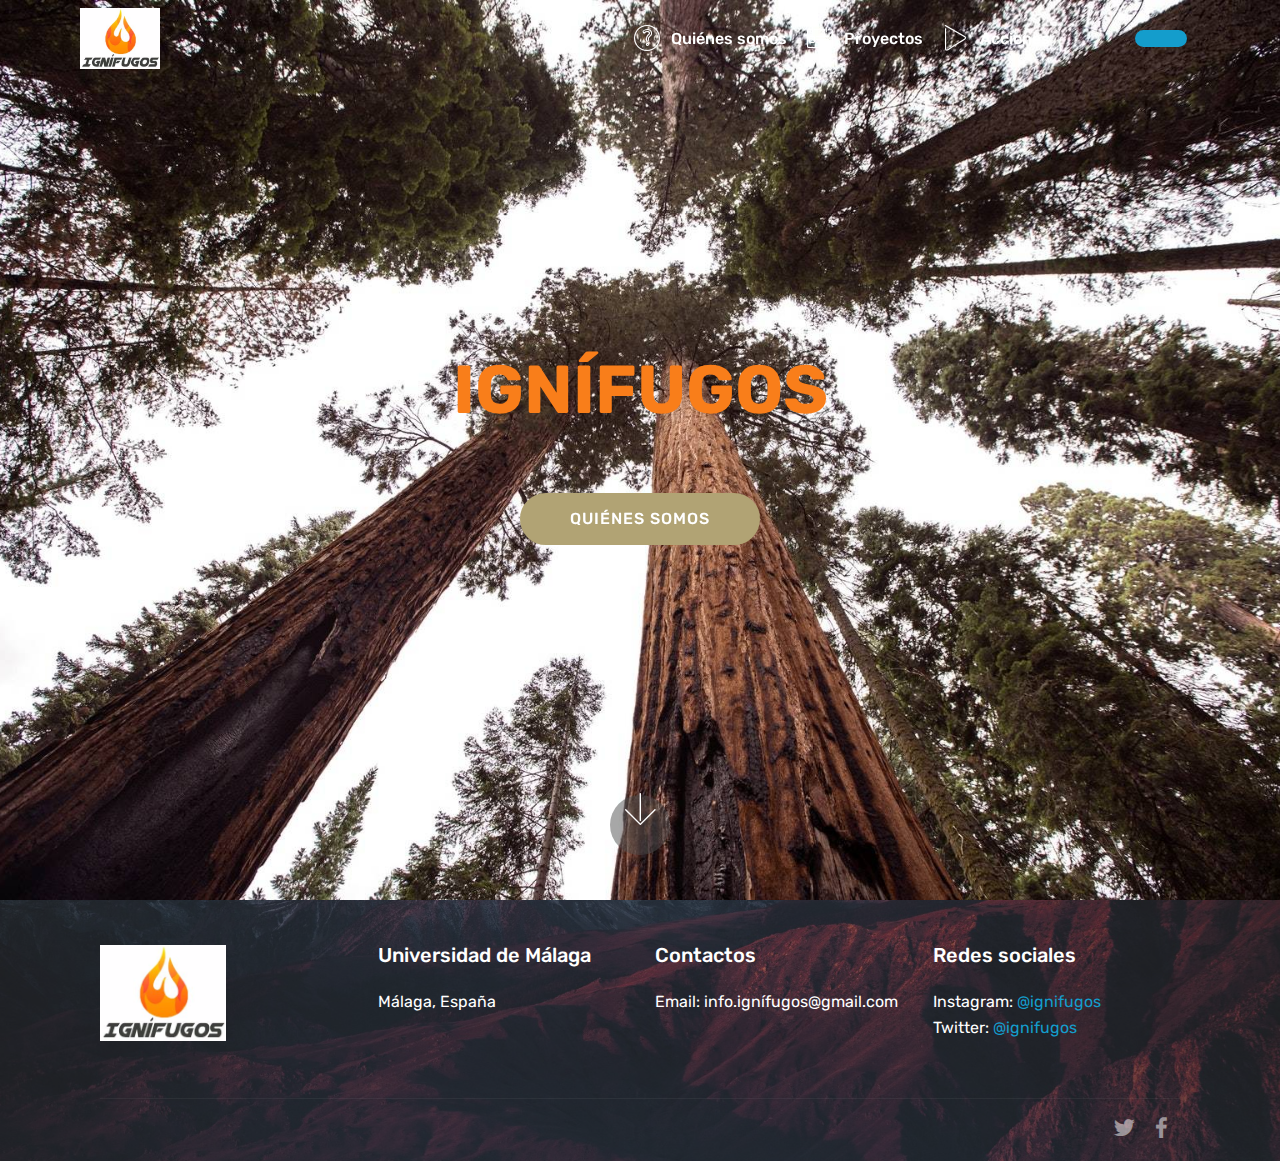
==== commit 041073b2: "create github pages" ====
--- a/index.html
+++ b/index.html
@@ -23,7 +23,7 @@
   
 </head>
 <body>
-<section class="menu cid-qCgOjdeNU7" once="menu" id="menu1-e" data-rv-view="80">
+<section class="menu cid-qCgOjdeNU7" once="menu" id="menu1-e" data-rv-view="73">
 
     
 
@@ -39,7 +39,7 @@
         <div class="menu-logo">
             <div class="navbar-brand">
                 <span class="navbar-logo">
-                    <a href="https://mobirise.com">
+                    <a href="http://xn--ignfugos-e2a.es/">
                          <img src="assets/images/logo-con-fondo-600x600.jpg" alt="Mobirise" title="" media-simple="true" style="height: 3.8rem;">
                     </a>
                 </span>
@@ -47,9 +47,9 @@
             </div>
         </div>
         <div class="collapse navbar-collapse" id="navbarSupportedContent">
-            <ul class="navbar-nav nav-dropdown" data-app-modern-menu="true"><li class="nav-item">
-                    <a class="nav-link link text-white display-4" href="https://mobirise.com"><span class="mbri-question mbr-iconfont mbr-iconfont-btn"></span>Quiénes somos</a>
-                </li><li class="nav-item"><a class="nav-link link text-white display-4" href="https://mobirise.com"><span class="mbri-contact-form mbr-iconfont mbr-iconfont-btn"></span>Proyectos</a></li><li class="nav-item"><a class="nav-link link text-white display-4" href="https://mobirise.com"><span class="mbri-play mbr-iconfont mbr-iconfont-btn"></span>Acciones</a></li><li class="nav-item"><a class="nav-link link text-white display-4" href="https://mobirise.com"></a></li><li class="nav-item"><a class="nav-link link text-white display-4" href="https://mobirise.com"></a></li>
+            <ul class="navbar-nav nav-dropdown" data-app-modern-menu="true"><li class="nav-item dropdown">
+                    <a class="nav-link link text-white display-4" href="page1.html"><span class="mbri-question mbr-iconfont mbr-iconfont-btn"></span>Quiénes somos</a>
+                </li><li class="nav-item"><a class="nav-link link text-white display-4" href="page2.html"><span class="mbri-contact-form mbr-iconfont mbr-iconfont-btn"></span>Proyectos</a></li><li class="nav-item"><a class="nav-link link text-white display-4" href="https://mobirise.com"><span class="mbri-play mbr-iconfont mbr-iconfont-btn"></span>Acciones</a></li><li class="nav-item"><a class="nav-link link text-white display-4" href="https://mobirise.com"></a></li><li class="nav-item"><a class="nav-link link text-white display-4" href="https://mobirise.com"></a></li>
                 <li class="nav-item">
                     <a class="nav-link link text-white display-4" href="https://mobirise.com">
                         </a>
@@ -59,7 +59,7 @@
     </nav>
 </section>
 
-<section class="engine"><a href="https://mobirise.co/b">site creator</a></section><section class="cid-qCgOjeqpIH mbr-fullscreen mbr-parallax-background" id="header2-f" data-rv-view="82">
+<section class="engine"><a href="https://mobirise.co/d">free web page software</a></section><section class="cid-qCgOjeqpIH mbr-fullscreen mbr-parallax-background" id="header2-f" data-rv-view="75">
 
     
 
@@ -71,7 +71,7 @@
                 <h1 class="mbr-section-title mbr-bold pb-3 mbr-fonts-style display-1">IGNÍFUGOS</h1>
                 
                 <p class="mbr-text pb-3 mbr-fonts-style display-5"></p>
-                <div class="mbr-section-btn"><a class="btn btn-md btn-secondary display-4" href="https://mobirise.com">QUIÉNES SOMOS</a></div>
+                <div class="mbr-section-btn"><a class="btn btn-md btn-danger display-4" href="page1.html">QUIÉNES SOMOS</a></div>
             </div>
         </div>
     </div>
@@ -82,7 +82,7 @@
     </div>
 </section>
 
-<section class="cid-qCgOjfiVC0" id="footer1-g" data-rv-view="85">
+<section class="cid-qCgOjfiVC0" id="footer1-g" data-rv-view="78">
 
     
 
@@ -110,7 +110,7 @@
             <div class="col-12 col-md-3 mbr-fonts-style display-7">
                 <h5 class="pb-3">
                     Redes sociales</h5>
-                <p class="mbr-text">Instagram: @ignifugos<a class="text-primary" href="https://mobirise.com/mobirise-free-mac.zip"><br></a>Twitter: @ignifugos<br></p>
+                <p class="mbr-text">Instagram: <a href="https://www.instagram.com/ignifugos/" target="_blank">@ignifugos</a><a class="text-primary" href="https://mobirise.com/mobirise-free-mac.zip"><br></a>Twitter: <a href="https://twitter.com/SomosIgnifugos" target="_blank">@ignifugos</a><br></p>
             </div>
         </div>
         <div class="footer-lower">
@@ -158,5 +158,6 @@
   <script src="assets/theme/js/script.js"></script>
   
   
-</body>
+ <div id="scrollToTop" class="scrollToTop mbr-arrow-up"><a style="text-align: center;"><i class="mbri-down mbr-iconfont"></i></a></div>
+  </body>
 </html>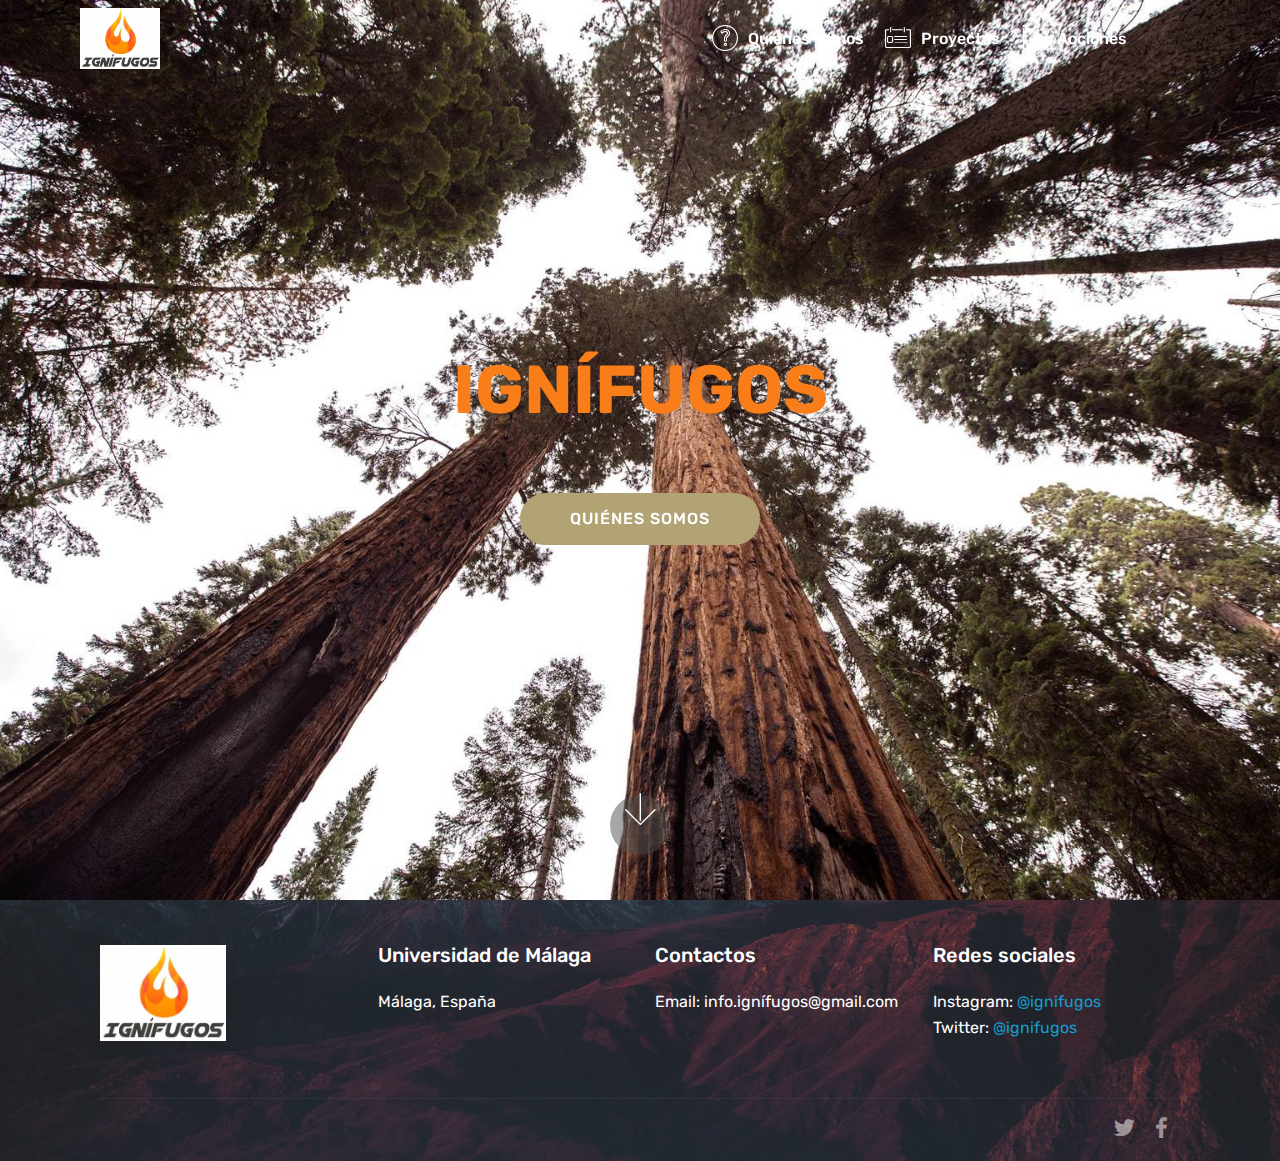
==== commit 70dbcf84: "create github pages" ====
--- a/index.html
+++ b/index.html
@@ -23,7 +23,7 @@
   
 </head>
 <body>
-<section class="menu cid-qCgOjdeNU7" once="menu" id="menu1-e" data-rv-view="73">
+<section class="menu cid-qCgOjdeNU7" once="menu" id="menu1-e" data-rv-view="29">
 
     
 
@@ -47,19 +47,19 @@
             </div>
         </div>
         <div class="collapse navbar-collapse" id="navbarSupportedContent">
-            <ul class="navbar-nav nav-dropdown" data-app-modern-menu="true"><li class="nav-item dropdown">
+            <ul class="navbar-nav nav-dropdown nav-right" data-app-modern-menu="true"><li class="nav-item dropdown">
                     <a class="nav-link link text-white display-4" href="page1.html"><span class="mbri-question mbr-iconfont mbr-iconfont-btn"></span>Quiénes somos</a>
-                </li><li class="nav-item"><a class="nav-link link text-white display-4" href="page2.html"><span class="mbri-contact-form mbr-iconfont mbr-iconfont-btn"></span>Proyectos</a></li><li class="nav-item"><a class="nav-link link text-white display-4" href="https://mobirise.com"><span class="mbri-play mbr-iconfont mbr-iconfont-btn"></span>Acciones</a></li><li class="nav-item"><a class="nav-link link text-white display-4" href="https://mobirise.com"></a></li><li class="nav-item"><a class="nav-link link text-white display-4" href="https://mobirise.com"></a></li>
+                </li><li class="nav-item"><a class="nav-link link text-white display-4" href="page2.html"><span class="mbri-contact-form mbr-iconfont mbr-iconfont-btn"></span>Proyectos</a></li><li class="nav-item"><a class="nav-link link text-white display-4" href="page3.html"><span class="mbri-play mbr-iconfont mbr-iconfont-btn"></span>Acciones</a></li><li class="nav-item"><a class="nav-link link text-white display-4" href="https://mobirise.com"></a></li><li class="nav-item"><a class="nav-link link text-white display-4" href="https://mobirise.com"></a></li>
                 <li class="nav-item">
                     <a class="nav-link link text-white display-4" href="https://mobirise.com">
                         </a>
                 </li></ul>
-            <div class="navbar-buttons mbr-section-btn"><a class="btn btn-sm btn-primary display-4" href="https://mobirise.com"></a></div>
+            
         </div>
     </nav>
 </section>
 
-<section class="engine"><a href="https://mobirise.co/d">free web page software</a></section><section class="cid-qCgOjeqpIH mbr-fullscreen mbr-parallax-background" id="header2-f" data-rv-view="75">
+<section class="engine"><a href="https://mobirise.co/n">bootstrap modal popup</a></section><section class="cid-qCgOjeqpIH mbr-fullscreen mbr-parallax-background" id="header2-f" data-rv-view="31">
 
     
 
@@ -82,7 +82,7 @@
     </div>
 </section>
 
-<section class="cid-qCgOjfiVC0" id="footer1-g" data-rv-view="78">
+<section class="cid-qCgOjfiVC0" id="footer1-g" data-rv-view="34">
 
     
 
